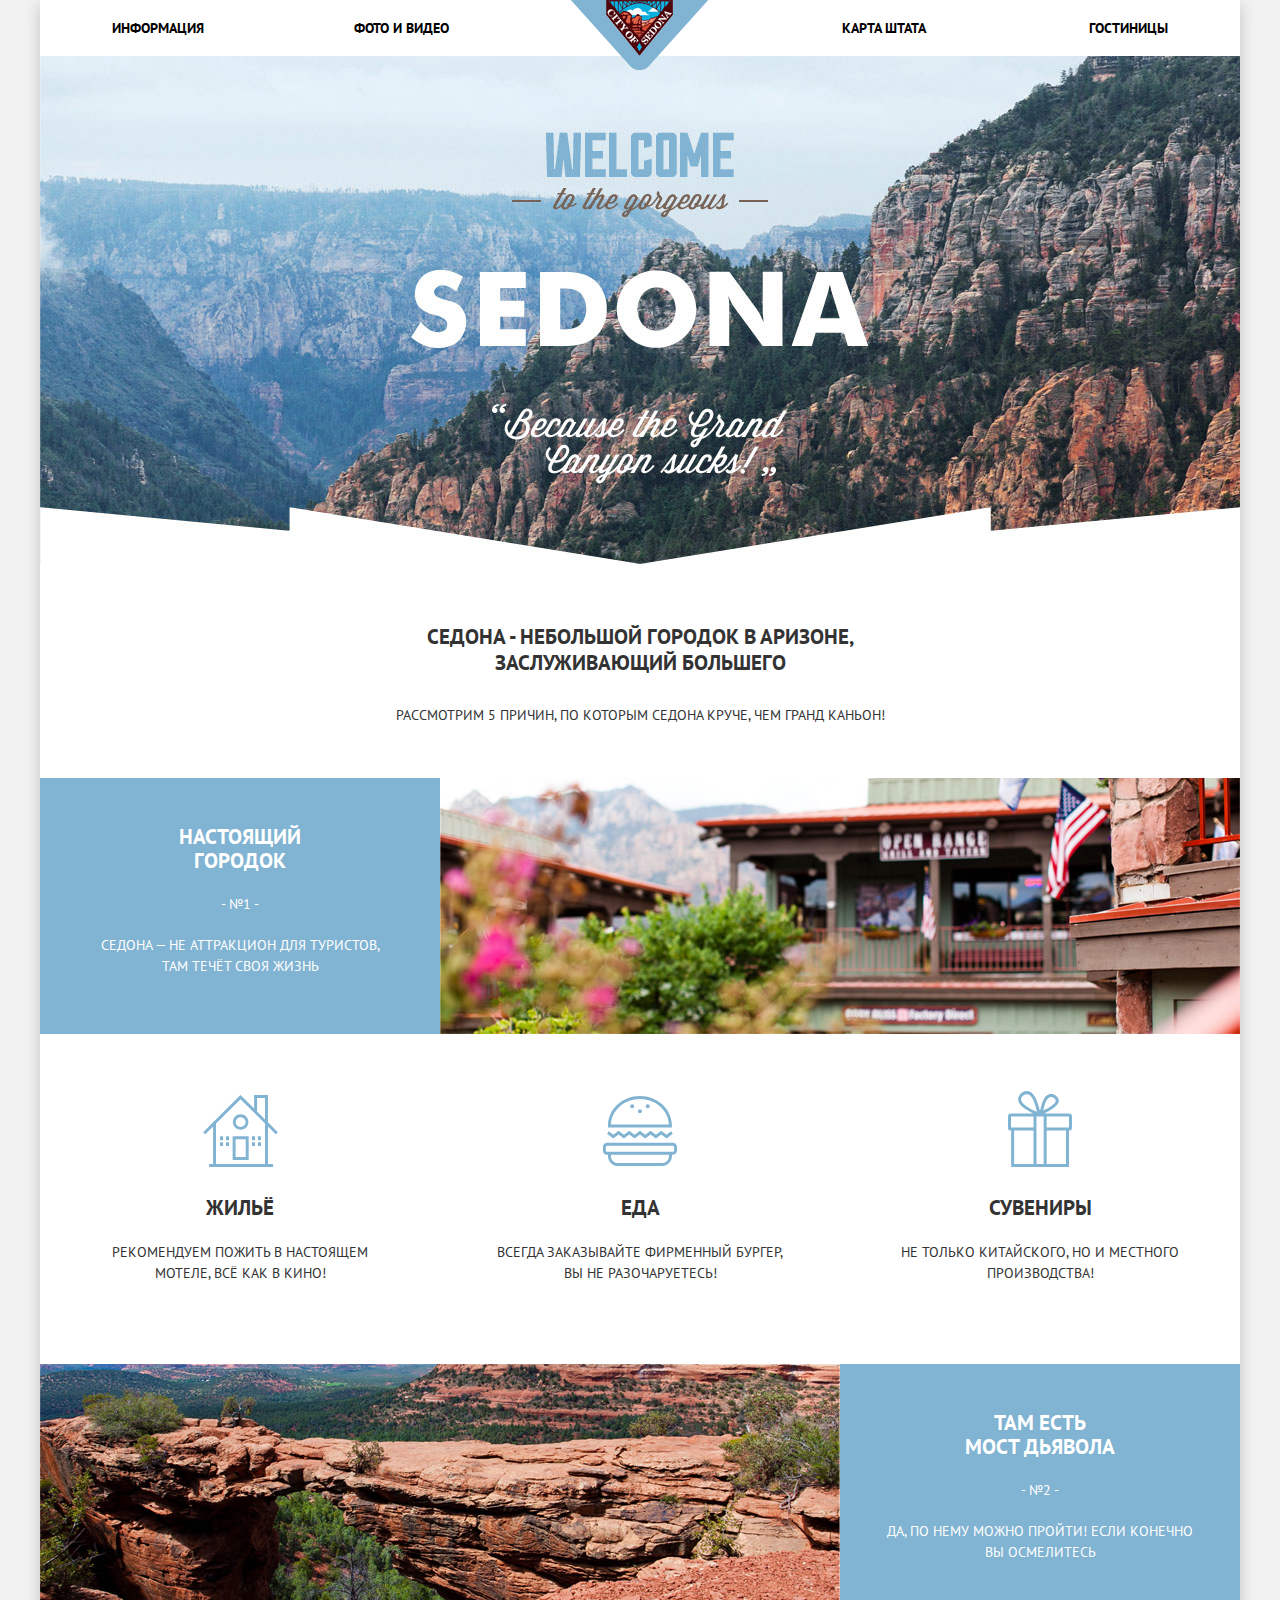
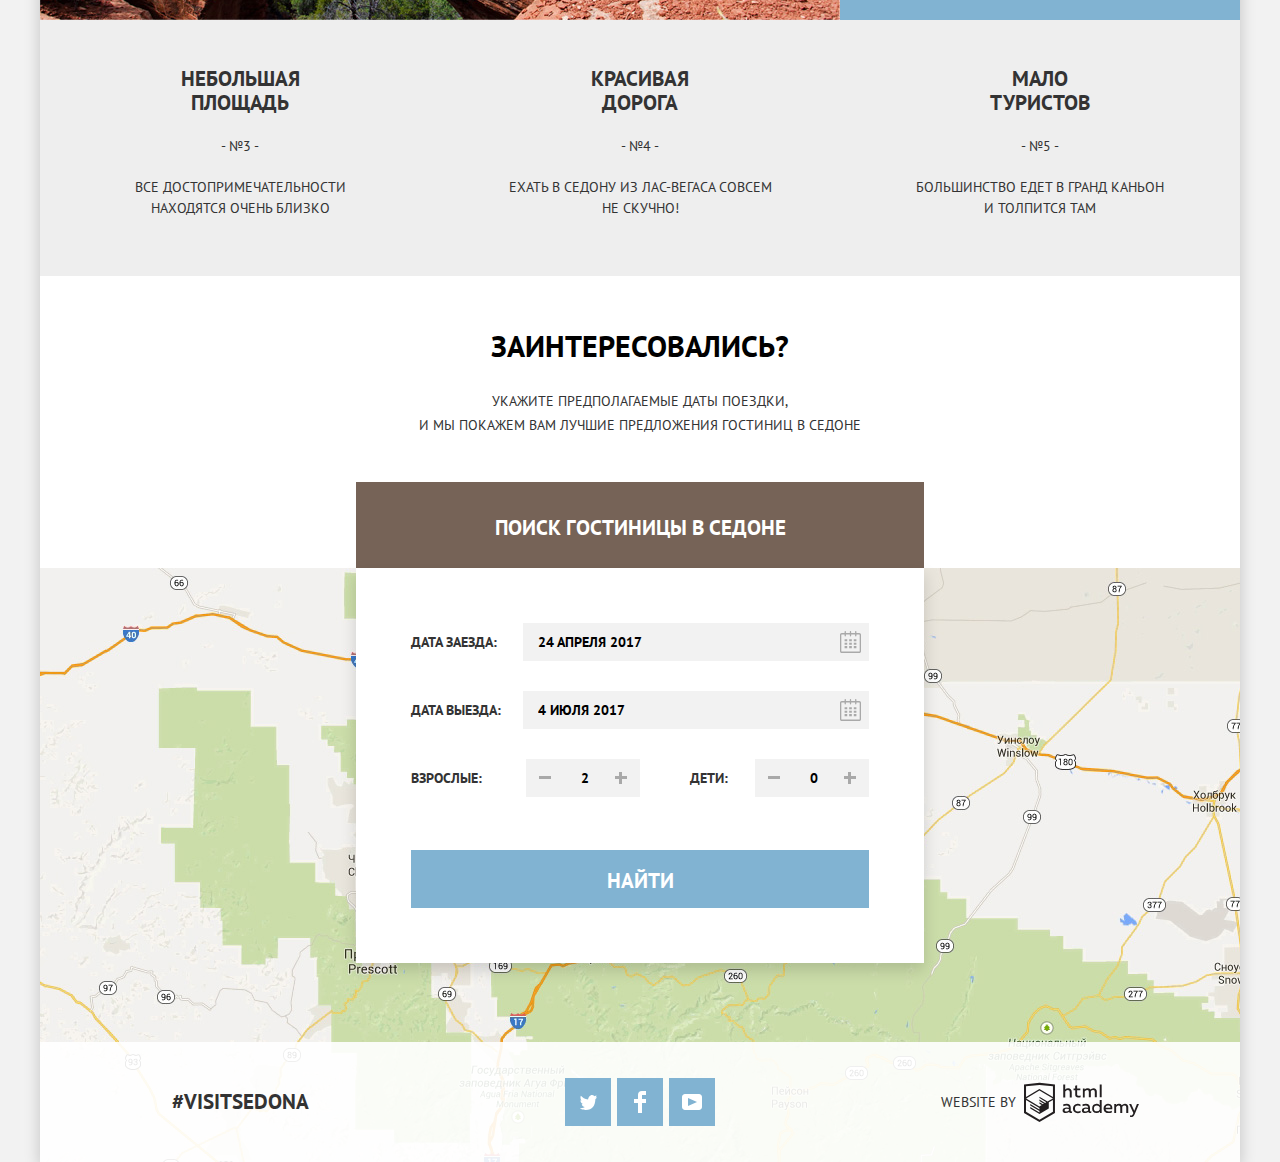
==== index.html @ de9d1bf3 "Добавил минифицированную версию css" ====
<!DOCTYPE html>
<html lang="ru">
  <head>
  <meta charset="utf-8">
  <link href="css/normalize.css" rel="stylesheet">
  <link href="https://fonts.googleapis.com/css?family=PT+Sans:400,700&amp;subset=cyrillic" rel="stylesheet">
  <link href="css/style.min.css" rel="stylesheet">
  <title>HTML Academy: Седона</title>
  </head>
  <body>
    <header class="main-header">
      <nav class="main-navigation" aria-label="Главное меню">
        <ul class="site-navigation">
          <li><a href="information.html">Информация</a></li>
          <li><a href="photo-video.html">Фото и видео</a></li>
          <li><a href="map.html">Карта штата</a></li>
          <li><a href="hotels.html">Гостиницы</a></li>
        </ul>
        <a class="main-header-logo"><img src="img/main-header-logo.png" width="138" height="70" alt="Логотип Седона"></a>
      </nav>
    </header>
    <main class="container">
      <img class="intro-image" src="img/sedona-intro-1200.jpg" width="1200" height="508" alt="Интро-заставка с изображением гор">
      <div class="intro">
        <h1>Седона - небольшой городок в Аризоне,<br>заслуживающий большего</h1>
        <p class="lead">Рассмотрим 5 причин, по которым Седона круче, чем гранд каньон!</p>
      </div>
      <section class="features">
        <h2 class="visually-hidden">Преимущества</h2>
        <div class="feature-item big-block">
          <div class="feature-text-wrapper">
            <b class="lead">Настоящий<br> городок</b>
            <p>- №1 -</p>
            <p>Седона — не аттракцион для туристов,<br> там течёт своя жизнь</p>
          </div>
          <img src="img/features-real-city.jpg" width="800" height="256" alt="Фото города">
        </div>
        <div class="hints">
          <h3 class="visually-hidden">Рекомендации</h3>
          <div class="hint-item house">
            <b class="lead">Жильё</b>
            <p>Рекомендуем пожить в настоящем<br> мотеле, всё как в кино!</p>
          </div>
          <div class="hint-item food">
            <b class="lead">Еда</b>
            <p>Всегда заказывайте фирменный бургер,<br> вы не разочаруетесь!</p>
          </div>
          <div class="hint-item souvenirs">
            <b class="lead">Сувениры</b>
            <p>Не только китайского, но и местного<br> производства!</p>
          </div>
        </div>
        <div class="feature-item big-block">
          <div class="feature-text-wrapper">
            <b class="lead">Там есть<br> мост дьявола</b>
            <p>- №2 -</p>
            <p>Да, по нему можно пройти! Если конечно<br> вы осмелитесь</p>
          </div>
          <img src="img/devils-bridge.jpg" width="800" height="256" alt="Фото мост дьявола">
        </div>
        <div class="feature-item small-block">
          <b class="lead">Небольшая<br> площадь</b>
          <p>- №3 -</p>
          <p>Все достопримечательности<br> находятся очень близко</p>
        </div>
        <div class="feature-item small-block">
          <b class="lead">Красивая<br> дорога</b>
          <p>- №4 -</p>
          <p>Ехать в Седону из Лас-Вегаса совсем<br> не скучно!</p>
        </div>
        <div class="feature-item small-block">
          <b class="lead">Мало<br> туристов</b>
          <p>- №5 -</p>
          <p>Большинство едет в гранд каньон<br> и толпится там</p>
        </div>
      </section>
      <section class="search-hotel">
        <h2 class="visually-hidden">Поиск отеля</h2>
        <b class="lead">Заинтересовались?</b>
        <p>Укажите предполагаемые даты поездки,<br>и мы покажем вам лучшие предложения гостиниц в седоне</p>
        <a href="hotels.html" class="search-hotel-btn"><span>Поиск гостиницы в Седоне</span></a>
        <div class="search-hotel-popup-form">
        <form action="https://htmlacademy.ru/echo" method="POST">
          <div class="popup-form-input-block">
            <label for="hotel-date-in">Дата заезда:</label>
            <input class="search-hotel-input date-input" type="text" id="hotel-date-in" name="hotel-date-in-field" value="24 апреля 2017">
            <button class="calendar" type="button" name="button">
              <span class="visually-hidden">Календарь</span>
              <svg xmlns="http://www.w3.org/2000/svg" width="21" height="22" viewBox="0 0 21 22"><path d="M19.251 2.025h-2.845V.648c0-.381-.294-.689-.656-.689-.363 0-.656.308-.656.689v1.377h-3.938V.648c0-.381-.294-.689-.655-.689-.363 0-.657.308-.657.689v1.377H5.906V.648c0-.381-.294-.689-.656-.689-.363 0-.657.308-.657.689v1.377H1.75C.784 2.025 0 2.847 0 3.862v16.302C0 21.179.784 22 1.75 22h17.501c.966 0 1.749-.821 1.749-1.836V3.862c0-1.015-.783-1.837-1.749-1.837zm.437 18.139a.448.448 0 0 1-.437.459H1.75a.45.45 0 0 1-.438-.459V3.862a.45.45 0 0 1 .438-.459h2.844v1.378c0 .381.294.689.657.689.362 0 .656-.308.656-.689V3.403h3.938v1.378c0 .381.294.689.657.689.361 0 .655-.308.655-.689V3.403h3.938v1.378c0 .381.293.689.656.689.362 0 .656-.308.656-.689V3.403h2.845c.241 0 .437.206.437.459v16.302z"/><path d="M4.594 8.225h2.625v2.066H4.594zM4.594 11.668h2.625v2.067H4.594zM4.594 15.112h2.625v2.066H4.594zM9.188 15.112h2.625v2.066H9.188zM9.188 11.668h2.625v2.067H9.188zM9.188 8.225h2.625v2.066H9.188zM13.781 15.112h2.625v2.066h-2.625zM13.781 11.668h2.625v2.067h-2.625zM13.781 8.225h2.625v2.066h-2.625z"/></svg>
            </button>
          </div>
          <div class="popup-form-input-block">
            <label for="hotel-date-out">Дата выезда:</label>
            <input class="search-hotel-input date-input" type="text" id="hotel-date-out" name="hotel-date-out-field" value="4 июля 2017">
            <button class="calendar" type="button" name="button">
              <span class="visually-hidden">Календарь</span>
              <svg xmlns="http://www.w3.org/2000/svg" width="21" height="22" viewBox="0 0 21 22"><path d="M19.251 2.025h-2.845V.648c0-.381-.294-.689-.656-.689-.363 0-.656.308-.656.689v1.377h-3.938V.648c0-.381-.294-.689-.655-.689-.363 0-.657.308-.657.689v1.377H5.906V.648c0-.381-.294-.689-.656-.689-.363 0-.657.308-.657.689v1.377H1.75C.784 2.025 0 2.847 0 3.862v16.302C0 21.179.784 22 1.75 22h17.501c.966 0 1.749-.821 1.749-1.836V3.862c0-1.015-.783-1.837-1.749-1.837zm.437 18.139a.448.448 0 0 1-.437.459H1.75a.45.45 0 0 1-.438-.459V3.862a.45.45 0 0 1 .438-.459h2.844v1.378c0 .381.294.689.657.689.362 0 .656-.308.656-.689V3.403h3.938v1.378c0 .381.294.689.657.689.361 0 .655-.308.655-.689V3.403h3.938v1.378c0 .381.293.689.656.689.362 0 .656-.308.656-.689V3.403h2.845c.241 0 .437.206.437.459v16.302z"/><path d="M4.594 8.225h2.625v2.066H4.594zM4.594 11.668h2.625v2.067H4.594zM4.594 15.112h2.625v2.066H4.594zM9.188 15.112h2.625v2.066H9.188zM9.188 11.668h2.625v2.067H9.188zM9.188 8.225h2.625v2.066H9.188zM13.781 15.112h2.625v2.066h-2.625zM13.781 11.668h2.625v2.067h-2.625zM13.781 8.225h2.625v2.066h-2.625z"/></svg>
            </button>
          </div>
          <div class="popup-form-input-block">
            <div class="persons-num adults">
              <button class="minus" type="button" name="button"><span class="visually-hidden">-</span></button>
              <label class="persons-num-label" for="persons-num-adults">Взрослые:
                <input class="search-hotel-input persons-num-input" type="number" id="persons-num-adults" name="persons-num-adults-field" value="2">
              </label>
              <button class="plus" type="button" name="button"><span class="visually-hidden">+</span></button>
            </div>
            <div class="persons-num childs">
              <button class="minus" type="button" name="button"><span class="visually-hidden">-</span></button>
              <label class="persons-num-label" for="persons-num-childs">Дети:
                <input class="search-hotel-input persons-num-input" type="number" id="persons-num-childs" name="persons-num-childs-field" value="0">
              </label>
              <button class="plus" type="button" name="button"><span class="visually-hidden">+</span></button>
            </div>
          </div>
          <button class="submit-btn" type="submit" name="search-hotel-submit">
            <span>Найти</span>
          </button>
        </form>
        </div>
      </section>
      <section class="map">
        <h2 class="visually-hidden">Карта</h2>
        <img src="img/map.jpg" width="1200" height="594" alt="Карта окрестностей Седоны">
        <iframe src="https://www.google.com/maps/embed?pb=!1m18!1m12!1m3!1d52385.18050595894!2d-111.83015790111374!3d34.85437338105984!2m3!1f0!2f0!3f0!3m2!1i1024!2i768!4f13.1!3m3!1m2!1s0x872da132f942b00d%3A0x5548c523fa6c8efd!2z0KHQtdC00L7QvdCwLCDQkNGA0LjQt9C-0L3QsCA4NjMzNiwg0KHQqNCQ!5e0!3m2!1sru!2sru!4v1529915454320" width="100%" height="594" frameborder="0" style="border:0" allowfullscreen></iframe>
      </section>
    </main>
    <footer class="main-footer">
      <div class="footer-social-hashtag">
        <span>#visitSEDONA</span>
      </div>
      <div class="footer-social">
        <ul>
          <li>
            <a href="#" class="social-btn twitter">
              <span class="visually-hidden">Twitter</span>
              <svg xmlns="http://www.w3.org/2000/svg" xmlns:xlink="http://www.w3.org/1999/xlink" width="17" height="15" viewBox="0 0 17 15"><path fill="#FFF" d="M10.95.144c1.685-.496 2.984.27 3.577 1.179.673-.231 1.331-.481 2.011-.708a2.345 2.345 0 0 1-.857 1.768c.685.17 1.304-.491 1.304-.491-.169 1-1.006 1.788-1.563 2.024-.231 6.75-3.175 11.217-10.077 11.082h-.446c-.41 0-4.164-.46-4.898-1.887 2.271.196 3.893-.422 4.693-1.177-.96-.3-2.679-.477-2.979-2.95.349.106.564.228 1.19.119C1.705 8.247.374 7.53.448 5.33c.285.328 1.067.536 1.34.472C1.085 5.561-.182 2.442.894.85c1.818 1.854 3.735 3.606 7.152 3.773C8.254 2.33 9.183.793 10.95.144z"/></svg>
            </a>
          </li>
          <li>
            <a href="#" class="social-btn facebook">
              <span class="visually-hidden">FaceBook</span>
              <svg xmlns="http://www.w3.org/2000/svg" width="12" height="22" viewBox="0 0 12 22"><path fill="#FFF" d="M12 4V0H8a4 4 0 0 0-4 4v4H0v4h4v10h4V12h4V8H8V4h4z"/></svg>
            </a>
          </li>
          <li>
            <a href="#" class="social-btn youtube">
              <span class="visually-hidden">YouTube</span>
              <svg xmlns="http://www.w3.org/2000/svg" xmlns:xlink="http://www.w3.org/1999/xlink" width="20" height="16" viewBox="0 0 20 16"><path fill="#FFF" d="M17 0H3C1.35 0 0 1.35 0 3v10c0 1.65 1.35 3 3 3h14c1.65 0 3-1.35 3-3V3c0-1.65-1.35-3-3-3zM6.027 11.998V4.002L15.014 8l-8.987 3.998z"/></svg>
            </a>
          </li>
        </ul>
      </div>
      <div class="copyright">
        <p>Website by</p>
        <a class="copyright-logo" href="https://htmlacademy.ru/intensive/htmlcss">
          <svg xmlns="http://www.w3.org/2000/svg" width="115" height="41" viewBox="0 0 108.08 36.85">
            <title>Логотип htmlacademy.ru</title>
            <path d="M44.61,26.88a2,2,0,0,0,.55-0.1v1.33a3.25,3.25,0,0,1-1.18.21,1.67,1.67,0,0,1-1.67-1,4.84,4.84,0,0,1-3.14,1.08c-1.51,0-2.91-.83-2.91-2.55,0-2.13,2-2.79,3.71-2.79a11.08,11.08,0,0,1,2.17.25v-0.3c0-1-.76-1.77-2.19-1.77a7.42,7.42,0,0,0-3,.64v-1.7a10.21,10.21,0,0,1,3.19-.55c2.36,0,3.81,1.12,3.81,3.65v3a0.54,0.54,0,0,0,.49.59h0.17Zm-6.44-1.13A1.35,1.35,0,0,0,39.63,27h0.11a3.39,3.39,0,0,0,2.41-1V24.58a9.72,9.72,0,0,0-1.81-.21c-1,0-2.16.33-2.16,1.38h0Zm12.36-6.11a5,5,0,0,1,2.57.64V22a4.08,4.08,0,0,0-2.3-.7,2.75,2.75,0,1,0,0,5.49,5,5,0,0,0,2.43-.64v1.71a6.27,6.27,0,0,1-2.76.57A4.21,4.21,0,0,1,46,24.51q0-.21,0-0.41a4.32,4.32,0,0,1,4.18-4.46h0.38Zm12.17,7.24a2,2,0,0,0,.55-0.1v1.33a3.25,3.25,0,0,1-1.18.21,1.67,1.67,0,0,1-1.67-1,4.84,4.84,0,0,1-3.14,1.08c-1.51,0-2.91-.83-2.91-2.55,0-2.13,2-2.79,3.71-2.79a11.08,11.08,0,0,1,2.17.25v-0.3c0-1-.76-1.77-2.19-1.77a7.42,7.42,0,0,0-3,.64v-1.7a10.21,10.21,0,0,1,3.19-.55c2.36,0,3.81,1.12,3.81,3.65v3a0.54,0.54,0,0,0,.49.59h0.17Zm-6.44-1.13A1.35,1.35,0,0,0,57.73,27h0.11a3.39,3.39,0,0,0,2.41-1V24.58a9.72,9.72,0,0,0-1.81-.21c-1.06,0-2.16.33-2.16,1.38h0ZM73,16V28.2H71.35V26.88a3.88,3.88,0,0,1-3.19,1.54,4.4,4.4,0,0,1,0-8.78,3.81,3.81,0,0,1,3,1.3V16H73Zm-4.53,5.22a2.76,2.76,0,1,0,0,5.52A2.86,2.86,0,0,0,71.15,25V23A2.91,2.91,0,0,0,68.49,21.27ZM79,19.64c3.31,0,4.46,2.68,3.92,5.09H76.7c0.21,1.5,1.67,2.11,3.19,2.11a6.11,6.11,0,0,0,2.64-.59v1.6a7.14,7.14,0,0,1-3,.57C77,28.42,74.78,27,74.78,24a4.18,4.18,0,0,1,4-4.39H79Zm0.09,1.54a2.28,2.28,0,0,0-2.44,2.1v0.06H81.3A2,2,0,0,0,79.13,21.18Zm5.73,7V19.87h1.65v1a3.81,3.81,0,0,1,2.78-1.27A2.86,2.86,0,0,1,91.89,21a4.12,4.12,0,0,1,2.91-1.33A3.06,3.06,0,0,1,98,23V28.2h-1.9V23.05a1.59,1.59,0,0,0-1.42-1.75H94.42a2.8,2.8,0,0,0-2.07,1.12V28.2h-1.9V23.05A1.59,1.59,0,0,0,89,21.31H88.8a3,3,0,0,0-2.21,1.29v5.63H84.86Zm21.31-8.33h1.9l-3.91,9.46c-0.9,2.17-2.09,2.86-3.35,2.86a4.76,4.76,0,0,1-1.1-.14V30.46a2.86,2.86,0,0,0,.85.12c0.9,0,1.58-.64,2.07-1.9l0.17-.42-4-8.4h2l2.86,6.29ZM38.73,1.46V6.22a3.81,3.81,0,0,1,2.7-1.14,3.25,3.25,0,0,1,3.44,3.4v5.15H43V8.72a1.81,1.81,0,0,0-1.61-2h-0.3a2.93,2.93,0,0,0-2.32,1.39v5.52h-1.9V1.46h1.9ZM49.94,2.31v3h3V6.91h-3v3.81c0,1.1.5,1.46,1.58,1.46a4.49,4.49,0,0,0,1.69-.33v1.6A6.8,6.8,0,0,1,51,13.8a2.55,2.55,0,0,1-2.86-2.74V6.89H46.58V5.26h1.5V2.74Zm5.4,11.31V5.28H57v1A3.81,3.81,0,0,1,59.77,5a2.86,2.86,0,0,1,2.6,1.33A4.12,4.12,0,0,1,65.28,5,3.06,3.06,0,0,1,68.44,8.4v5.21h-1.9V8.46a1.59,1.59,0,0,0-1.42-1.75H64.89a2.8,2.8,0,0,0-2.07,1.12v5.78h-1.9V8.46A1.59,1.59,0,0,0,59.5,6.71H59.27A3,3,0,0,0,57.06,8v5.63H55.34ZM71.17,1.45H73V13.6H71.17V1.45ZM14.71,0H14.55L0,1.54V28.21l14.55,8.66,14.55-8.66V1.54Zm12.5,27.1L14.55,34.64,1.9,27.12V16.18l12.59,7.5V25L5.86,19.9v1.31l8.68,5.21v1.39L5.87,22.65V24l8.68,5.21,8.75-5.24V18.31L27.2,16V27.12Zm0-12.53-3.48,2-1.6,1L14.51,13v1.31L21,18.23H21l-0.14.09-1,.54-5.37-3.2V17l4.24,2.52-1,.67-3.2-1.9v1.31l2.1,1.24L14.5,22.1,2,14.65,14.51,7.11Zm0-1.32L14.49,5.76,1.91,13.25v-10L14.56,1.92,27.21,3.25v10h0Z" transform="translate(0 -0.02)" fill="#231f20"/>
          </svg>
        </a>
      </div>
    </footer>
  </body>
</html>
---- css/style.min.css ----
html{box-sizing:border-box;background-color:#f2f2f2}*,*::before,*::after{box-sizing:inherit}body{padding:0;font-family:'PT Sans',Arial,sans-serif;font-size:14px;line-height:21px;text-transform:uppercase;color:#333;background-color:#fff;box-sizing:inherit;width:1200px;margin:0 auto;box-shadow:0 5px 15px 0 rgba(0,1,1,.2)}.visually-hidden{position:absolute;width:1px;height:1px;margin:-1px;border:0;padding:0;white-space:nowrap;clip-path:inset(100%);clip:rect(0 0 0 0);overflow:hidden}img{max-width:100%;height:auto;display:block}.main-header{position:relative}.main-navigation{font-size:14px;line-height:26px;color:#000;background-color:#fff}.site-navigation{list-style:none;padding:0 57px;display:flex;flex-wrap:wrap;flex-direction:row;justify-content:space-between;align-items:center;margin:0}.site-navigation li{width:239px;text-align:left;padding:15px}.site-navigation li:nth-child(3),.site-navigation li:nth-child(4){text-align:right}.site-navigation li:nth-child(2){margin-right:120px}.site-navigation a{display:block;color:#000;text-decoration:none;font-weight:700}.site-navigation a:hover{color:#81b3d2}.site-navigation a:active,.site-navigation a:focus{color:rgba(0,0,0,.3)}.site-navigation .active{color:#766357}.main-header-logo{position:absolute;top:0;left:531px}.container .intro-image{margin-bottom:60px}.intro{text-align:center;margin-bottom:50px}.intro h1,.intro p{margin:0;padding:0}.intro h1{font-size:21px;line-height:26px;font-weight:700;margin-bottom:26px}.intro p{line-height:26px}.features{background-color:#fff;display:flex;flex-wrap:wrap}.features .lead{font-size:21px;line-height:21px;font-weight:700}.feature-item.small-block,.hints .hint-item,.feature-item .feature-text-wrapper{width:400px}.feature-item.big-block{display:flex;justify-content:flex-start;flex-wrap:wrap;color:#fff;background-color:#81b3d2;width:1200px}.feature-item.small-block{background-color:#eee;min-height:256px;text-align:center;padding-top:48px}.feature-item.small-block{justify-content:center;flex-direction:column}.feature-item.small-block p{margin:20px 0}.big-block:not(:nth-of-type(1)) .feature-text-wrapper{order:1}.feature-item .feature-text-wrapper{text-align:center;padding-top:48px}.feature-text-wrapper p{margin:20px 0}.hints{background-color:#fff;display:flex;justify-content:flex-start;flex-wrap:wrap}.hint-item{padding-top:163px;text-align:center;min-height:330px}.hint-item p{margin:21px 0 0 0}.hint-item.house{background:#fff url(../img/hints-house.svg) no-repeat center 61px}.hint-item.food{background:#fff url(../img/hints-food.svg) no-repeat center 62px}.hint-item.souvenirs{background:#fff url(../img/hints-souvenirs.svg) no-repeat center 57px}.search-hotel{min-height:292px;padding-top:52px;text-align:center;position:relative;padding-bottom:130px}.search-hotel p{margin:25px 0;padding:0;line-height:24px}.search-hotel p:last-of-type{margin-bottom:0}.search-hotel .lead{font-size:30px;line-height:36px;color:#000;font-weight:700}.search-hotel-popup-form{position:absolute;width:568px;min-height:395px;bottom:-395px;left:50%;margin-left:-284px;text-align:center;z-index:1;padding:55px;background-color:#fff;box-shadow:0 7px 15px 0 rgba(0,1,1,.15)}.popup-form-input-block{display:flex;justify-content:space-between;flex-direction:row;align-items:center;width:100%;margin-bottom:30px;position:relative}.popup-form-input-block:last-of-type{margin-bottom:53px}.popup-form-input-block.persons-num input{width:114px}.search-hotel-popup-form label{font-size:14px;line-height:26px;font-weight:700}.search-hotel .search-hotel-btn{font-size:21px;line-height:26px;font-weight:700;color:#fff;background-color:#766357;display:block;width:568px;height:86px;text-align:center;text-decoration:none;padding-top:33px;padding-bottom:31px;position:absolute;bottom:0;left:50%;margin-left:-284px;text-transform:uppercase}.search-hotel .search-hotel-btn:hover{background-color:#604e43}.search-hotel .search-hotel-btn:active,.search-hotel .search-hotel-btn:focus{background-color:#503e33;color:rgba(255,255,255,.3)}.search-hotel-popup-form .search-hotel-input{font-size:14px;line-height:26px;text-align:left;font-weight:700;color:#000;background-color:#f2f2f2;border:0;padding:4px 15px;padding-right:38px;height:38px;width:346px;vertical-align:middle;text-transform:uppercase}.search-hotel-popup-form .calendar{display:block;width:38px;height:38px;padding:8px 9px;position:absolute;right:0;bottom:0;background-color:#f2f2f2;border:0}.calendar path{fill:#a9a9a9}.calendar:hover path{fill:#000}.calendar:active path,.calendar:focus path{fill:#81b3d2}.persons-num-label input[type=number]::-webkit-inner-spin-button,.persons-num-label input[type=number]::-webkit-outer-spin-button{-webkit-appearance:none;margin:0}.persons-num{width:calc(458px /2);position:relative}.persons-num-label{display:flex;align-items:center;justify-content:space-between;position:relative}.persons-num label[for="persons-num-childs"]{padding-left:50px}.popup-form-input-block .minus,.popup-form-input-block .plus{display:block;position:absolute;width:38px;height:38px;border:0;padding:0;margin:0;background-color:#f2f2f2;z-index:2}.popup-form-input-block .minus:hover::before,.popup-form-input-block .plus:hover::before,.popup-form-input-block .plus:hover::after{background-color:#000}.popup-form-input-block .minus:active::before,.popup-form-input-block .minus:focus::before,.popup-form-input-block .plus:active::before,.popup-form-input-block .plus:focus::before,.popup-form-input-block .plus:active::after,.popup-form-input-block .plus:focus::after{background-color:#81b3d2}.popup-form-input-block .minus{left:115px}.popup-form-input-block .plus{right:0;bottom:0}.popup-form-input-block .minus::before,.popup-form-input-block .plus::before{content:"";position:absolute;width:12px;height:3px;top:17px;left:13px;background-color:#a9a9a9}.popup-form-input-block .plus::after{content:"";position:absolute;width:3px;height:12px;top:13px;left:17px;background-color:#a9a9a9}.search-hotel-popup-form .persons-num-input{text-align:center;width:114px;padding-right:12px}.search-hotel-popup-form .search-hotel-input:hover{background-color:#ebebeb}.search-hotel-popup-form .search-hotel-input:active,.search-hotel-popup-form .search-hotel-input:focus{background-color:#fff;border:solid 2px #e5e5e5}.search-hotel-popup-form .submit-btn{font-size:21px;line-height:26px;font-weight:700;color:#fff;background-color:#81b3d2;display:block;width:458px;height:58px;text-align:center;padding:18px 7px;border:0;text-transform:uppercase}.search-hotel-popup-form .submit-btn:hover{background-color:#669ec0}.search-hotel-popup-form .submit-btn:active,.search-hotel-popup-form .submit-btn:focus{background-color:#5496bd;color:rgba(255,255,255,.3)}.search-hotel-form{color:#fff;background:#647d93 url(../img/filter-background.jpg) no-repeat right center;background-size:100%;min-height:217px;padding:0 72px}.search-hotel-form form{display:flex}.search-hotel-form h3{font-size:16px;line-height:21px;font-weight:700;margin:0;margin-bottom:25px}.search-form-checkbox input[type="checkbox"] + .checkbox-indicator{width:27px;height:23px;display:block;background:url(../img/checkbox-off.png) no-repeat;margin-right:13px}.search-form-checkbox input[type="checkbox"]:checked + .checkbox-indicator{background-image:url(../img/checkbox-on.png)}.search-form-checkbox input[type="checkbox"]:disabled + .checkbox-indicator{background-image:url(../img/checkbox-off-3.png)}.search-form-checkbox input[type="checkbox"]:checked:disabled + .checkbox-indicator{background-image:url(../img/checkbox-on-2.png)}.infrastructure,.housing-type{display:flex;flex-direction:column;padding:27px 0;align-items:flex-start}.price{padding:27px 0}.infrastructure{width:254px}.infrastructure label,.housing-type label{display:flex;align-items:center;margin-bottom:22px}.infrastructure label:last-of-type,.housing-type label:last-of-type{margin-bottom:0}.housing-type{width:484px}.price{width:318px}.price h3{margin-bottom:9px;font-weight:700}.range-controls{width:318px;color:#fff;text-transform:uppercase}.price-controls{position:relative;height:34px;margin-bottom:20px;font-size:0;border:2px solid #fff;border-radius:2px;box-sizing:content-box}.price-controls::after{content:"";position:absolute;top:50%;left:50%;width:2px;height:22px;background:#fff;transform:translate(-50%,-50%)}.price-controls label{display:inline-block;font-size:14px;line-height:38px;vertical-align:top;cursor:pointer}.price-controls .min-price{width:90px;padding-left:65px}.price-controls .max-price{width:90px;padding-left:57px}.price-controls input{width:50px;margin:0;padding:0;color:inherit;font-size:14px;line-height:21px;background:none;border:none}.range-controls{position:relative;margin-bottom:31px}.range-controls .scale{height:2px;background:rgba(255,255,255,.3)}.range-controls .bar{width:80%;height:2px;background:#fff}.range-toggle{position:absolute;top:-9px;width:20px;height:20px;background:#ababab;border:8px solid #fff;border-radius:50%;box-shadow:0 2px 1px 0 rgba(0,1,1,.2);cursor:pointer}.range-toggle-min{left:0}.range-toggle-max{left:80%}.range-toggle:hover{background:#1c4f80}.search-hotel-form .submit-btn{display:block;margin:0 auto 0 86px;padding:6px 35px;cursor:pointer;background-color:transparent;color:#fff;border:2px solid #fff;border-radius:2px;font-size:14px;line-height:21px;text-transform:uppercase;width:137px}.search-hotel-form .submit-btn:hover{background-color:#fff;color:#000}.search-results-sort{min-height:89px;display:flex;flex-wrap:wrap;justify-content:flex-start;align-items:center;padding:0 72px;font-size:12px;line-height:18px;border-bottom:1px solid #e5e5e5}.search-results-sort::after{content:'';width:0;min-height:inherit;font-size:0;display:block}.sort-list-direction,.sort-list{list-style:none;padding:0;margin:0}.search-results-sort .results-count{font-size:21px;line-height:26px;font-weight:700;margin:0;margin-right:49px}.search-results-sort p{margin:0}.sort-list{margin-right:auto;display:flex;flex-wrap:wrap;align-items:center;flex-direction:row;justify-content:space-between;width:238px;margin-left:39px}.sort-list .button-sort{color:rgba(0,0,0,.3);border-bottom:1px dotted #81b3d2;text-decoration:none}.sort-list .button-sort:hover{color:#81b3d2}.sort-list .button-sort:active,.sort-list .button-sort:focus{color:#000;border:0}.button-sort.active{color:#81b3d2;border:0}.sort-list-direction{display:flex;width:32px;justify-content:space-between}.button-sort-direction{display:block}.button-sort-direction path{fill:#cacaca}.button-sort-direction:hover path{fill:#231f20}.button-sort-direction:active path,.button-sort-direction:focus path{fill:#81b3d2}.button-sort-direction.active path{fill:#81b3d2}.hotel-name{font-size:21px;line-height:26px}.hotel-name a{text-decoration:none;color:#000}.hotel-name a:hover{color:#81b3d2}.hotel-name a:active,.hotel-name a:focus{color:rgba(0,0,0,.3)}.search-results-hotel{border-bottom:1px solid #e5e5e5;padding-bottom:30px;padding-top:26px;display:flex;flex-wrap:wrap;flex-direction:row;justify-content:space-between}.description-block{width:800px;padding:0;padding-left:72px}.description-block img{margin-right:30px;margin-top:3px;float:left}.description-block h3,.description-block p{padding:0;margin:0}.description-block h3{margin-bottom:5px}.description-block p{margin-bottom:14px}.description-block .about-and-booking{display:flex;flex-wrap:wrap;width:258px}.about-and-booking .hotel-type{width:110px;margin-right:6px}.rating-block{width:400px;padding:0;padding-right:72px;display:flex;flex-direction:column;justify-content:space-between;align-items:flex-end}.rating-block p{margin:0;padding:0;width:110px;height:27px;background-color:#f2f2f2;color:#666;padding:4px;text-align:center}.hotel-rating{list-style:none;padding:0;margin:0;display:flex;justify-content:flex-end}.hotel-rating .star{color:#81b3d2;margin-left:5px;width:18px;height:17px;background:url(../img/star.svg) no-repeat}.search-results-hotel .button{height:27px;text-align:center;padding:4px 0;font-weight:700;color:#fff;text-decoration:none;display:block}.search-results-hotel .button-hotel-description{background-color:#81b3d2;width:110px;margin-right:6px}.search-results-hotel .button-hotel-description:hover{background-color:#669ec0}.search-results-hotel .button-hotel-description:active,.search-results-hotel .button-hotel-description:focus{background-color:#5496bd;color:rgba(255,255,255,.3)}.search-results-hotel .button-hotel-book{background-color:#766357;width:142px}.search-results-hotel .button-hotel-book:hover{background-color:#604e43}.search-results-hotel .button-hotel-book:active,.search-results-hotel .button-hotel-book:focus{background-color:#503e33;color:rgba(255,255,255,.3)}.map{position:relative}.map iframe{position:absolute;top:0;left:0}.main-footer{background-color:rgba(255,255,255,.9);display:flex;justify-content:space-around;align-items:center;position:absolute;left:50%;margin-left:-600px;width:1200px;min-height:120px;margin-top:-120px;z-index:1}.main-footer::after{content:'';width:0;min-height:inherit;font-size:0;display:block}.inner-page .main-footer{position:static;margin:0 auto}.main-footer div{width:400px;text-align:center}.footer-social-hashtag{font-size:21px;line-height:26px;font-weight:700}.footer-social ul{list-style:none;display:flex;justify-content:space-between;align-items:center;flex-wrap:wrap;width:150px;padding:0;margin:0 auto}.footer-social .social-btn{display:flex;width:46px;height:48px;justify-content:center;align-items:center;background-color:#81b3d2}.footer-social .social-btn:hover{background-color:#669ec0}.footer-social .social-btn:focus,.footer-social .social-btn:active{background-color:#5496bd}.social-btn:focus path,.social-btn:active path{fill:rgba(255,255,255,.3)}.copyright{display:flex;justify-content:center;align-items:center}.copyright-logo{margin-left:8px;margin-top:6px}.copyright-logo:hover path{fill:#81b3d2}.copyright-logo:focus path,.copyright-logo:active path{fill:#bdbbbc}
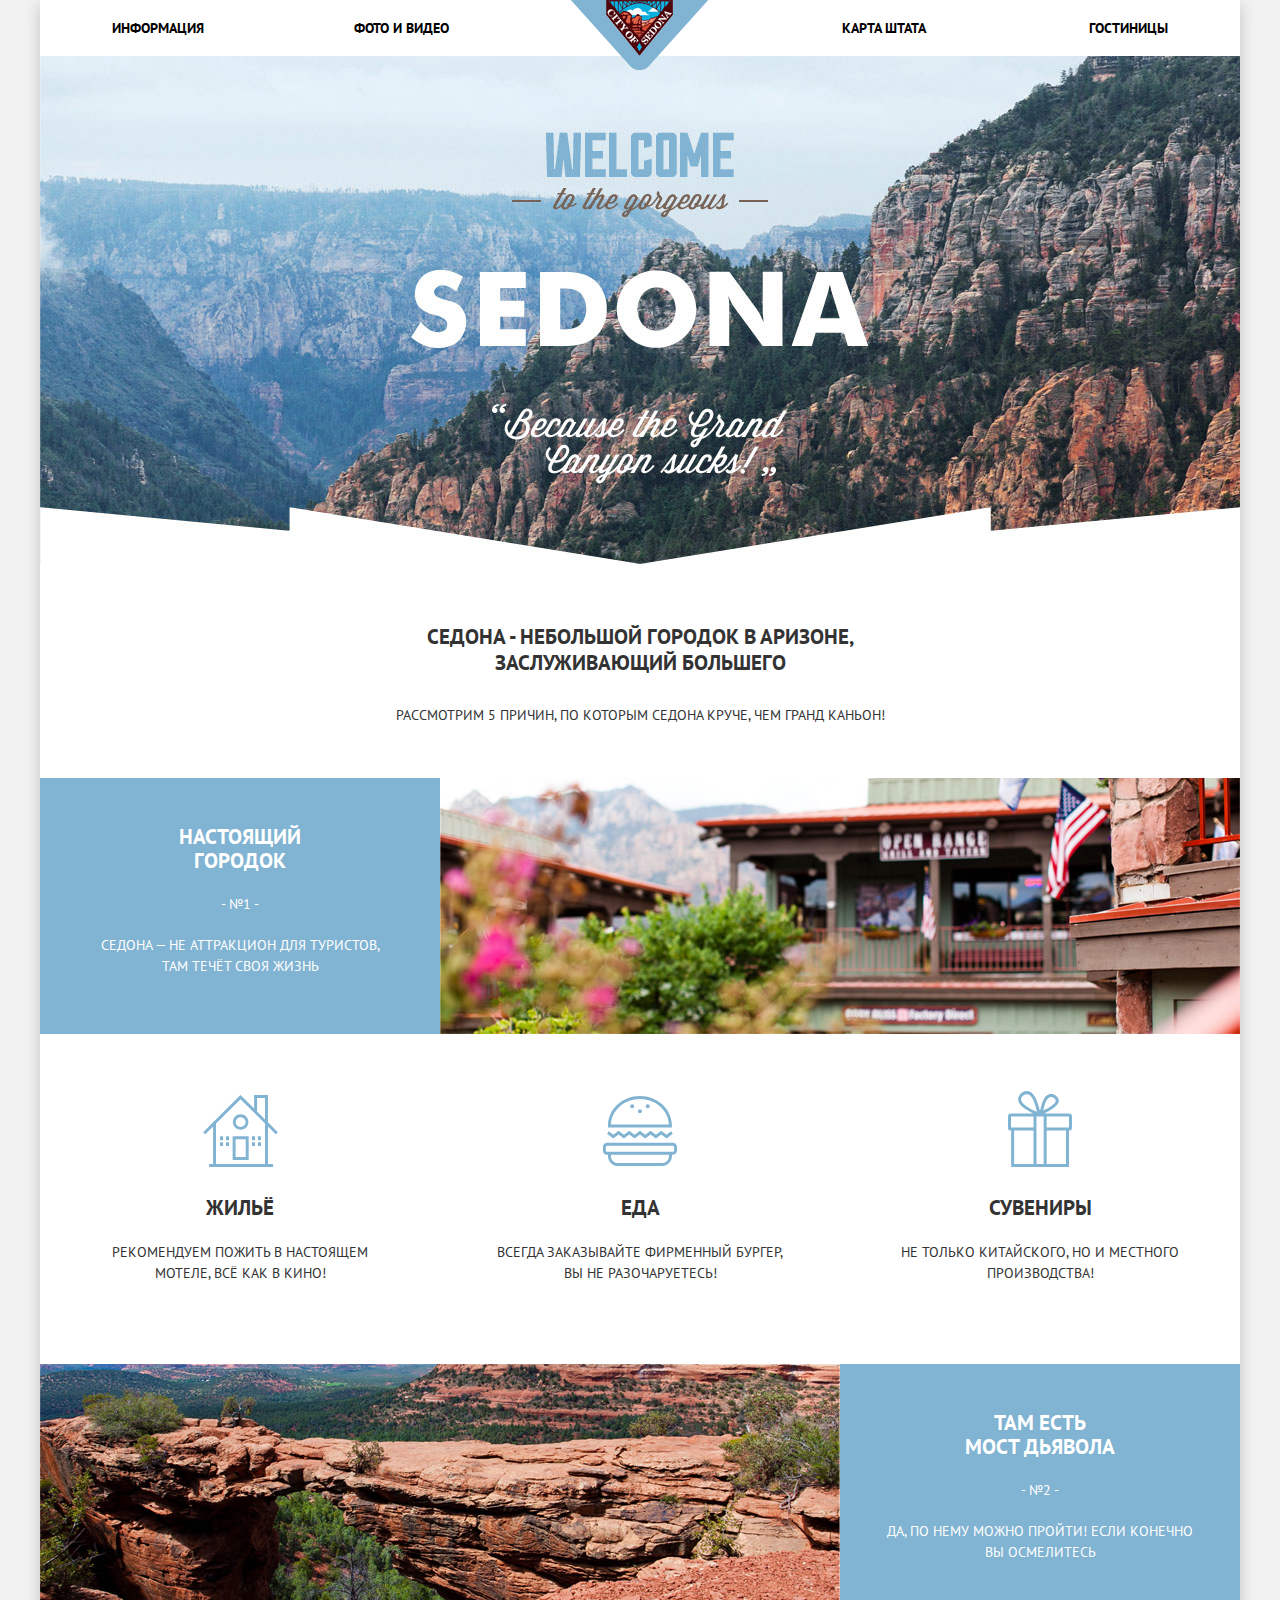
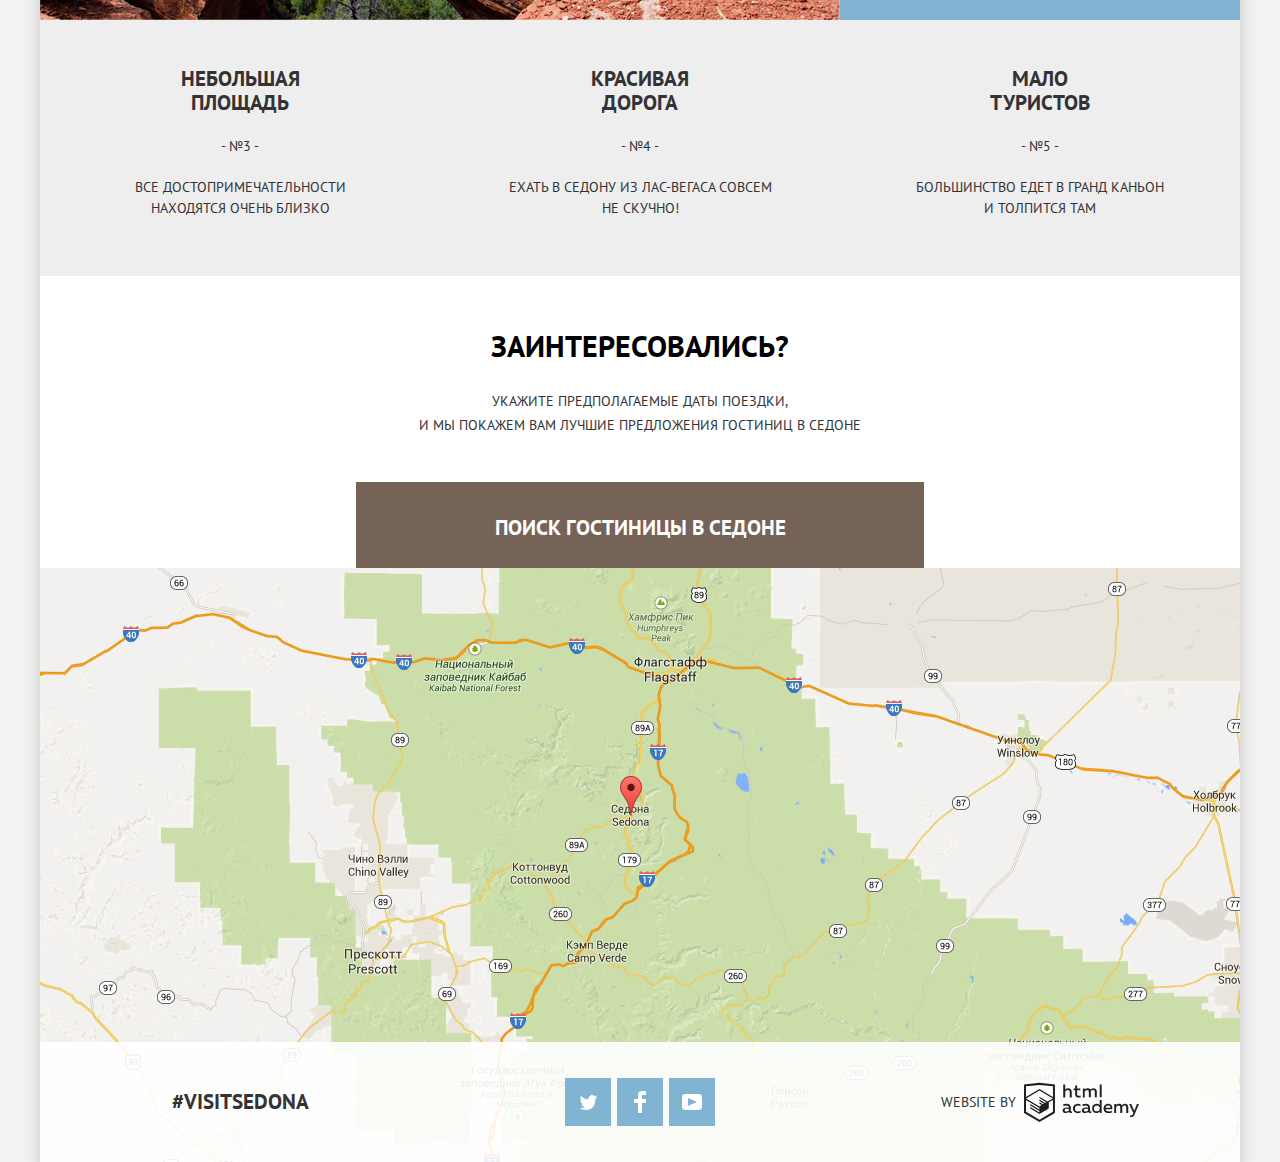
==== commit 44591a3d: "Вернул открытие/закрытие popup :)" ====
--- a/index.html
+++ b/index.html
@@ -4,7 +4,7 @@
   <meta charset="utf-8">
   <link href="css/normalize.css" rel="stylesheet">
   <link href="https://fonts.googleapis.com/css?family=PT+Sans:400,700&amp;subset=cyrillic" rel="stylesheet">
-  <link href="css/style.min.css" rel="stylesheet">
+  <link href="css/style.css" rel="stylesheet">
   <title>HTML Academy: Седона</title>
   </head>
   <body>
@@ -161,5 +161,6 @@
         </a>
       </div>
     </footer>
+    <script src="js/index.js" charset="utf-8"></script>
   </body>
 </html>
--- a/css/style.css
+++ b/css/style.css
@@ -0,0 +1,1024 @@
+/* TODO: Минифицировать CSS и JS */
+html {
+  box-sizing: border-box;
+  background-color: #f2f2f2;
+}
+*, *::before, *::after {
+  box-sizing: inherit;
+}
+body {
+  padding: 0;
+  font-family: 'PT Sans', Arial, sans-serif;
+  font-size: 14px;
+  line-height: 21px;
+  text-transform: uppercase;
+  color: #333333;
+  background-color: #ffffff;
+  box-sizing: inherit;
+  width: 1200px;
+  margin: 0 auto;
+  box-shadow: 0px 5px 15px 0px rgba(0, 1, 1, 0.2);
+}
+
+.visually-hidden {
+  position: absolute;
+  width: 1px;
+  height: 1px;
+  margin: -1px;
+  border: 0;
+  padding: 0;
+  white-space: nowrap;
+  clip-path: inset(100%);
+  clip: rect(0 0 0 0);
+  overflow: hidden;
+}
+
+img {
+  max-width: 100%;
+  height: auto;
+  display: block;
+}
+
+/* navigation */
+
+.main-header {
+  position: relative;
+}
+
+.main-navigation {
+  font-size: 14px;
+  line-height: 26px;
+  color: #000000;
+  background-color: #ffffff;
+}
+
+.site-navigation {
+  list-style: none;
+  padding: 0 57px;
+  display: flex;
+  flex-wrap: wrap;
+  flex-direction: row;
+  justify-content: space-between;
+  align-items: center;
+  margin: 0;
+  /* padding: 0; */
+}
+
+.site-navigation li {
+  width: 239px;
+  /* text-align: center; */
+  text-align: left;
+  padding: 15px;
+}
+
+.site-navigation li:nth-child(3),
+.site-navigation li:nth-child(4) {
+  text-align: right;
+}
+
+.site-navigation li:nth-child(2) {
+  /* margin-right: 244px; */
+  margin-right: 120px;
+}
+
+.site-navigation a {
+  display: block;
+  color: #000000;
+  text-decoration: none;
+  font-weight: bold;
+  /* padding: 15px; */
+}
+
+  /* наведение */
+.site-navigation a:hover {
+  color: #81b3d2;
+}
+
+  /* нажатие, фокус */
+.site-navigation a:active, .site-navigation a:focus {
+  color: rgba(0, 0, 0, 0.3);
+}
+
+  /* активный пункт меню */
+.site-navigation .active {
+  color: #766357;
+}
+
+.main-header-logo {
+  position: absolute;
+  top: 0;
+  left: 531px;
+}
+
+.container .intro-image {
+  margin-bottom: 60px;
+}
+
+.intro {
+  text-align: center;
+  margin-bottom: 50px;
+}
+
+.intro h1, .intro p {
+  margin: 0;
+  padding: 0;
+}
+
+.intro h1 {
+  font-size: 21px;
+  line-height: 26px;
+  font-weight: bold;
+  margin-bottom: 26px;
+}
+
+.intro p {
+  line-height: 26px;
+}
+
+/* features main page */
+.features {
+  background-color: #ffffff;
+  display: flex;
+  flex-wrap: wrap;
+}
+
+.features .lead {
+  font-size: 21px;
+  line-height: 21px;
+  font-weight: bold;
+}
+
+.feature-item.small-block,
+.hints .hint-item,
+.feature-item .feature-text-wrapper {
+  width: 400px;
+}
+
+.feature-item.big-block {
+  display: flex;
+  justify-content: flex-start;
+  flex-wrap: wrap;
+  color: #ffffff;
+  background-color: #81b3d2;
+  width: 1200px;
+}
+
+.feature-item.small-block {
+  background-color: #eeeeee;
+  min-height: 256px;
+  text-align: center;
+  padding-top: 48px;
+}
+
+.feature-item.small-block {
+  justify-content: center;
+  flex-direction: column;
+}
+
+.feature-item.small-block p {
+  margin: 20px 0;
+}
+
+.big-block:not(:nth-of-type(1)) .feature-text-wrapper {
+  order: 1;
+}
+
+.feature-item .feature-text-wrapper {
+    text-align: center;
+    padding-top: 48px;
+}
+
+.feature-text-wrapper p {
+  margin: 20px 0;
+}
+
+.hints {
+  background-color: #ffffff;
+  display: flex;
+  justify-content: flex-start;
+  flex-wrap: wrap;
+}
+
+.hint-item {
+  padding-top: 163px;
+  text-align: center;
+  min-height: 330px;
+}
+
+.hint-item p {
+  margin: 21px 0 0 0;
+}
+
+.hint-item.house {
+  background: #ffffff url('../img/hints-house.svg') no-repeat center 61px;
+}
+
+.hint-item.food {
+  background: #ffffff url('../img/hints-food.svg') no-repeat center 62px;
+}
+
+.hint-item.souvenirs {
+  background: #ffffff url('../img/hints-souvenirs.svg') no-repeat center 57px;
+}
+
+/* search hotel main page form */
+
+.search-hotel {
+  min-height: 292px;
+  padding-top: 52px;
+  text-align: center;
+  position: relative;
+  padding-bottom: 130px;
+}
+
+.search-hotel p {
+  margin: 25px 0;
+  padding: 0;
+  line-height: 24px;
+}
+
+.search-hotel p:last-of-type {
+  margin-bottom: 0;
+}
+
+.search-hotel .lead {
+  font-size: 30px;
+  line-height: 36px;
+  color: #000000;
+  font-weight: bold;
+}
+
+.search-hotel-popup-form {
+  position: absolute;
+  width: 568px;
+  min-height: 395px;
+  bottom: -395px;
+  left: 50%;
+  margin-left: -284px;
+  text-align: center;
+  z-index: 1;
+  padding: 55px;
+  background-color: #ffffff;
+  box-shadow: 0px 7px 15px 0 rgba(0, 1, 1, 0.15);
+  transform: scale(1, 0);
+}
+
+.search-hotel-popup-form.open {
+  transform: scale(1, 1);
+}
+
+.popup-form-input-block {
+  display: flex;
+  justify-content: space-between;
+  flex-direction: row;
+  align-items: center;
+  width: 100%;
+  margin-bottom: 30px;
+  position: relative;
+}
+
+.popup-form-input-block:last-of-type {
+  margin-bottom: 53px;
+}
+
+.popup-form-input-block.persons-num input {
+  width: 114px;
+}
+
+.search-hotel-popup-form label {
+  font-size: 14px;
+  line-height: 26px;
+  font-weight: bold;
+}
+
+.search-hotel .search-hotel-btn {
+  font-size: 21px;
+  line-height: 26px;
+  font-weight: bold;
+  color: #ffffff;
+  background-color: #766357;
+  display: block;
+  width: 568px;
+  height: 86px;
+  text-align: center;
+  text-decoration: none;
+  padding-top: 33px;
+  padding-bottom: 31px;
+  position: absolute;
+  bottom: 0;
+  left: 50%;
+  margin-left: -284px;
+  text-transform: uppercase;
+}
+
+.search-hotel .search-hotel-btn:hover {
+  background-color: #604e43;
+}
+
+.search-hotel .search-hotel-btn:active, .search-hotel .search-hotel-btn:focus {
+  background-color: #503e33;
+  color: rgba(255, 255, 255, 0.3);
+}
+
+.search-hotel-popup-form .search-hotel-input {
+  font-size: 14px;
+  line-height: 26px;
+  text-align: left;
+  font-weight: bold;
+  color: #000000;
+  background-color: #f2f2f2;
+  border: 0;
+  padding: 4px 15px;
+  padding-right: 38px;
+  height: 38px;
+  width: 346px;
+  vertical-align: middle;
+  text-transform: uppercase;
+}
+
+.search-hotel-popup-form .calendar {
+  display: block;
+  width: 38px;
+  height: 38px;
+  padding: 8px 9px;
+  position: absolute;
+  right: 0;
+  bottom: 0;
+  background-color: #f2f2f2;
+  border: 0;
+}
+
+.calendar path {
+  fill: #a9a9a9;
+}
+
+.calendar:hover path {
+  fill: #000000;
+}
+
+.calendar:active path,
+.calendar:focus path {
+  fill: #81b3d2;
+}
+
+.persons-num-label input[type=number]::-webkit-inner-spin-button,
+.persons-num-label input[type=number]::-webkit-outer-spin-button {
+  -webkit-appearance: none;
+  margin: 0;
+}
+
+.persons-num {
+  width: calc(458px /2);
+  position: relative;
+}
+
+.persons-num-label {
+  display: flex;
+  align-items: center;
+  justify-content: space-between;
+  position: relative;
+}
+
+.persons-num label[for="persons-num-childs"] {
+  padding-left: 50px;
+}
+
+.popup-form-input-block .minus,
+.popup-form-input-block .plus {
+  display: block;
+  position: absolute;
+  width: 38px;
+  height: 38px;
+  border: 0;
+  padding: 0;
+  margin: 0;
+  background-color: #f2f2f2;
+  z-index: 2;
+}
+
+.popup-form-input-block .minus:hover::before,
+.popup-form-input-block .plus:hover::before,
+.popup-form-input-block .plus:hover::after {
+  background-color: #000000;
+}
+
+.popup-form-input-block .minus:active::before,
+.popup-form-input-block .minus:focus::before,
+.popup-form-input-block .plus:active::before,
+.popup-form-input-block .plus:focus::before,
+.popup-form-input-block .plus:active::after,
+.popup-form-input-block .plus:focus::after {
+  background-color: #81b3d2;
+}
+
+.popup-form-input-block .minus {
+  left: 115px;
+}
+
+.popup-form-input-block .plus {
+  right: 0;
+  bottom: 0;
+}
+
+.popup-form-input-block .minus::before,
+.popup-form-input-block .plus::before {
+  content: "";
+  position: absolute;
+  width: 12px;
+  height: 3px;
+  top: 17px;
+  left: 13px;
+  background-color: #a9a9a9;
+}
+
+.popup-form-input-block .plus::after {
+  content: "";
+  position: absolute;
+  width: 3px;
+  height: 12px;
+  top: 13px;
+  left: 17px;
+  background-color: #a9a9a9;
+}
+
+.search-hotel-popup-form .persons-num-input {
+  text-align: center;
+  width: 114px;
+  padding-right: 12px;
+}
+
+.search-hotel-popup-form .search-hotel-input:hover {
+  background-color: #ebebeb;
+}
+
+.search-hotel-popup-form .search-hotel-input:active,
+.search-hotel-popup-form .search-hotel-input:focus {
+  background-color: #ffffff;
+  border: solid 2px #e5e5e5;
+}
+
+.search-hotel-popup-form .submit-btn {
+  font-size: 21px;
+  line-height: 26px;
+  font-weight: bold;
+  color: #ffffff;
+  background-color: #81b3d2;
+  display: block;
+  width: 458px;
+  height: 58px;
+  text-align: center;
+  padding: 18px 7px;
+  border: 0;
+  text-transform: uppercase;
+}
+
+.search-hotel-popup-form .submit-btn:hover {
+  background-color: #669ec0;
+}
+
+.search-hotel-popup-form  .submit-btn:active,
+.search-hotel-popup-form .submit-btn:focus {
+  background-color: #5496bd;
+  color: rgba(255, 255, 255, 0.3);
+}
+
+/* search form hotels page */
+
+.search-hotel-form {
+  color: #ffffff;
+  background: #647d93 url('../img/filter-background.jpg') no-repeat right center;
+  background-size: 100%;
+  min-height: 217px;
+  padding: 0 72px;
+}
+
+.search-hotel-form form {
+  display: flex;
+}
+
+.search-hotel-form h3 {
+  font-size: 16px;
+  line-height: 21px;
+  font-weight: bold;
+  margin: 0;
+  margin-bottom: 25px;
+}
+
+.search-form-checkbox input[type="checkbox"] + .checkbox-indicator {
+  width: 27px;
+  height: 23px;
+  display: block;
+  background: url('../img/checkbox-off.png') no-repeat;
+  margin-right: 13px;
+}
+
+.search-form-checkbox input[type="checkbox"]:checked + .checkbox-indicator {
+  background-image: url('../img/checkbox-on.png');
+}
+
+.search-form-checkbox input[type="checkbox"]:disabled + .checkbox-indicator {
+  background-image: url('../img/checkbox-off-3.png');
+}
+
+.search-form-checkbox input[type="checkbox"]:checked:disabled + .checkbox-indicator {
+  background-image: url('../img/checkbox-on-2.png');
+}
+
+.infrastructure,
+.housing-type {
+  display: flex;
+  flex-direction: column;
+  padding: 27px 0;
+  align-items: flex-start;
+}
+
+.price {
+  padding: 27px 0;
+}
+
+.infrastructure {
+  width: 254px;
+}
+
+.infrastructure label, .housing-type label{
+  display: flex;
+  align-items: center;
+  margin-bottom: 22px;
+}
+
+.infrastructure label:last-of-type, .housing-type label:last-of-type {
+  margin-bottom: 0;
+}
+
+.housing-type {
+  width: 484px;
+}
+
+.price {
+  width: 318px;
+}
+
+.price h3 {
+  margin-bottom: 9px;
+  font-weight: bold;
+}
+
+.range-controls {
+  width: 318px;
+  color: #ffffff;
+  text-transform: uppercase;
+}
+
+.price-controls {
+  position: relative;
+  height: 34px;
+  margin-bottom: 20px;
+  font-size: 0;
+  border: 2px solid #ffffff;
+  border-radius: 2px;
+  box-sizing: content-box;
+}
+
+.price-controls::after {
+  content: "";
+  position: absolute;
+  top: 50%;
+  left: 50%;
+  width: 2px;
+  height: 22px;
+
+  background: #ffffff;
+  transform: translate(-50%, -50%);
+}
+
+.price-controls label {
+  display: inline-block;
+  font-size: 14px;
+  line-height: 38px;
+  vertical-align: top;
+  cursor: pointer;
+}
+
+.price-controls .min-price {
+  width: 90px;
+  padding-left: 65px;
+}
+
+.price-controls .max-price {
+  width: 90px;
+  padding-left: 57px;
+}
+
+.price-controls input {
+  width: 50px;
+  margin: 0;
+  padding: 0;
+  color: inherit;
+  /* font: inherit; */
+  font-size: 14px;
+  line-height: 21px;
+  background: none;
+  border: none;
+}
+
+.range-controls {
+  position: relative;
+  margin-bottom: 31px;
+}
+
+.range-controls .scale {
+  height: 2px;
+  background: rgba(255, 255, 255, 0.3);
+}
+
+.range-controls .bar {
+  width: 80%;
+  height: 2px;
+  background: #ffffff;
+}
+
+.range-toggle {
+  position: absolute;
+  top: -9px;
+  width: 20px;
+  height: 20px;
+  background: #ababab;
+  border: 8px solid #ffffff;
+  border-radius: 50%;
+  box-shadow: 0 2px 1px 0 rgba(0, 1, 1, 0.2);
+  cursor: pointer;
+}
+
+.range-toggle-min {
+  left: 0;
+}
+
+.range-toggle-max {
+  left: 80%;
+}
+
+.range-toggle:hover {
+  background: #1c4f80;
+}
+
+.search-hotel-form .submit-btn {
+  display: block;
+  margin: 0 auto 0 86px;
+  padding: 6px 35px;
+  cursor: pointer;
+  background-color: transparent;
+  color: #ffffff;
+  border: 2px solid #ffffff;
+  border-radius: 2px;
+  font-size: 14px;
+  line-height: 21px;
+  text-transform: uppercase;
+  width: 137px;
+}
+
+.search-hotel-form .submit-btn:hover {
+  background-color: #ffffff;
+  color: #000000;
+}
+
+/* results sort hotels page */
+
+.search-results-sort {
+  min-height: 89px;
+  display: flex;
+  flex-wrap: wrap;
+  justify-content: flex-start;
+  align-items: center;
+  padding: 0 72px;
+  font-size: 12px;
+  line-height: 18px;
+  border-bottom: 1px solid #e5e5e5;
+}
+
+/* IE11 FIX */
+.search-results-sort::after{
+  content:'';
+  width: 0;
+  min-height:inherit;
+  font-size:0;
+  display: block;
+}
+
+.sort-list-direction, .sort-list {
+  list-style: none;
+  padding: 0;
+  margin: 0;
+}
+
+.search-results-sort .results-count {
+  font-size: 21px;
+  line-height: 26px;
+  font-weight: bold;
+  margin: 0;
+  margin-right: 49px;
+}
+
+.search-results-sort p {
+  margin: 0;
+}
+.sort-list {
+  margin-right: auto;
+  display: flex;
+  flex-wrap: wrap;
+  align-items: center;
+  flex-direction: row;
+  justify-content: space-between;
+  width: 238px;
+  margin-left: 39px;
+}
+
+.sort-list .button-sort {
+  color: rgba(0, 0, 0, 0.3);
+  border-bottom: 1px dotted #81b3d2;
+  text-decoration: none;
+}
+
+.sort-list .button-sort:hover {
+  color: #81b3d2;
+}
+
+.sort-list .button-sort:active, .sort-list .button-sort:focus {
+  color: #000000;
+  border: 0;
+}
+
+.button-sort.active {
+  color: #81b3d2;
+  border: 0;
+}
+
+.sort-list-direction {
+  display: flex;
+  width: 32px;
+  justify-content: space-between;
+}
+
+.button-sort-direction {
+  display: block;
+}
+.button-sort-direction path {
+  fill: #cacaca;
+}
+
+.button-sort-direction:hover path {
+  fill: #231f20;
+}
+
+.button-sort-direction:active path, .button-sort-direction:focus path {
+  fill: #81b3d2;
+}
+
+.button-sort-direction.active path {
+  fill: #81b3d2;
+}
+
+/* search result hotels page */
+.hotel-name {
+  font-size: 21px;
+  line-height: 26px;
+}
+
+.hotel-name a {
+  text-decoration: none;
+  color: #000000;
+}
+
+.hotel-name a:hover {
+  color: #81b3d2;
+}
+
+.hotel-name a:active, .hotel-name a:focus {
+  color: rgba(0, 0, 0, 0.3);
+}
+
+.search-results-hotel {
+  border-bottom: 1px solid #e5e5e5;
+  padding-bottom: 30px;
+  padding-top: 26px;
+  display: flex;
+  flex-wrap: wrap;
+  flex-direction: row;
+  justify-content: space-between;
+}
+
+.description-block {
+  width: 800px;
+  padding: 0;
+  padding-left: 72px;
+}
+
+.description-block img {
+  margin-right: 30px;
+  margin-top: 3px;
+  float: left;
+}
+
+.description-block h3,
+.description-block p {
+  padding: 0;
+  margin: 0;
+}
+
+.description-block h3 {
+  margin-bottom: 5px;
+}
+.description-block p {
+  margin-bottom: 14px;
+}
+
+.description-block .about-and-booking {
+  display: flex;
+  flex-wrap: wrap;
+  width: 258px;
+}
+
+.about-and-booking .hotel-type {
+  width: 110px;
+  margin-right: 6px;
+}
+
+.rating-block {
+  width: 400px;
+  padding: 0;
+  padding-right: 72px;
+  display: flex;
+  flex-direction: column;
+  justify-content: space-between;
+  align-items: flex-end;
+}
+
+.rating-block p {
+  margin: 0;
+  padding: 0;
+  width: 110px;
+  height: 27px;
+  background-color: #f2f2f2;
+  color: #666666;
+  padding: 4px;
+  text-align: center;
+}
+
+.hotel-rating {
+  list-style: none;
+  padding: 0;
+  margin: 0;
+  display: flex;
+  justify-content: flex-end;
+}
+
+.hotel-rating .star {
+  color: #81b3d2;
+  margin-left: 5px;
+  width: 18px;
+  height: 17px;
+  background: url('../img/star.svg') no-repeat;
+}
+
+.search-results-hotel .button {
+  height: 27px;
+  text-align: center;
+  padding: 4px 0;
+  font-weight: bold;
+  color: #ffffff;
+  text-decoration: none;
+  display: block;
+}
+
+.search-results-hotel .button-hotel-description {
+  background-color: #81b3d2;
+  width: 110px;
+  margin-right: 6px;
+}
+.search-results-hotel .button-hotel-description:hover {
+  background-color: #669ec0;
+}
+
+.search-results-hotel .button-hotel-description:active,
+.search-results-hotel .button-hotel-description:focus {
+  background-color: #5496bd;
+  color: rgba(255, 255, 255, 0.3);
+}
+
+.search-results-hotel .button-hotel-book {
+  background-color: #766357;
+  width: 142px;
+}
+.search-results-hotel .button-hotel-book:hover {
+  background-color: #604e43;
+}
+
+.search-results-hotel .button-hotel-book:active,
+.search-results-hotel .button-hotel-book:focus {
+  background-color: #503e33;
+  color: rgba(255, 255, 255, 0.3);
+}
+
+/* map */
+.map {
+  position: relative;
+}
+.map iframe {
+  position: absolute;
+  top: 0;
+  left: 0;
+}
+
+/* footer */
+
+.main-footer {
+  background-color: rgba(255, 255, 255, 0.9);
+  display: flex;
+  justify-content: space-around;
+  align-items: center;
+  position: absolute;
+  left: 50%;
+  margin-left: -600px;
+  width: 1200px;
+  min-height: 120px;
+  margin-top: -120px;
+  z-index: 1;
+}
+
+/* IE11 FIX */
+.main-footer::after{
+  content:'';
+  width: 0;
+  min-height:inherit;
+  font-size:0;
+  display: block;
+}
+
+.inner-page .main-footer {
+  position: static;
+  margin: 0 auto;
+}
+
+.main-footer div {
+  width: 400px;
+  text-align: center;
+}
+
+.footer-social-hashtag {
+  font-size: 21px;
+  line-height: 26px;
+  font-weight: bold;
+}
+
+.footer-social ul {
+  list-style: none;
+  display: flex;
+  justify-content: space-between;
+  align-items: center;
+  flex-wrap: wrap;
+  width: 150px;
+  padding: 0;
+  margin: 0 auto;
+}
+
+.footer-social .social-btn {
+  display: flex;
+  width: 46px;
+  height: 48px;
+  justify-content: center;
+  align-items: center;
+  background-color: #81b3d2;
+}
+
+.footer-social .social-btn:hover {
+  background-color: #669ec0;
+}
+
+.footer-social .social-btn:focus,
+.footer-social .social-btn:active {
+  background-color: #5496bd;
+}
+
+.social-btn:focus path,
+.social-btn:active path {
+  fill: rgba(255, 255, 255, 0.3);
+}
+
+.copyright {
+  display: flex;
+  justify-content: center;
+  align-items: center;
+}
+
+.copyright-logo {
+  margin-left: 8px;
+  margin-top: 6px;
+}
+
+.copyright-logo:hover path {
+  fill: #81b3d2;
+}
+
+.copyright-logo:focus path,
+.copyright-logo:active path {
+  fill: #bdbbbc;
+}
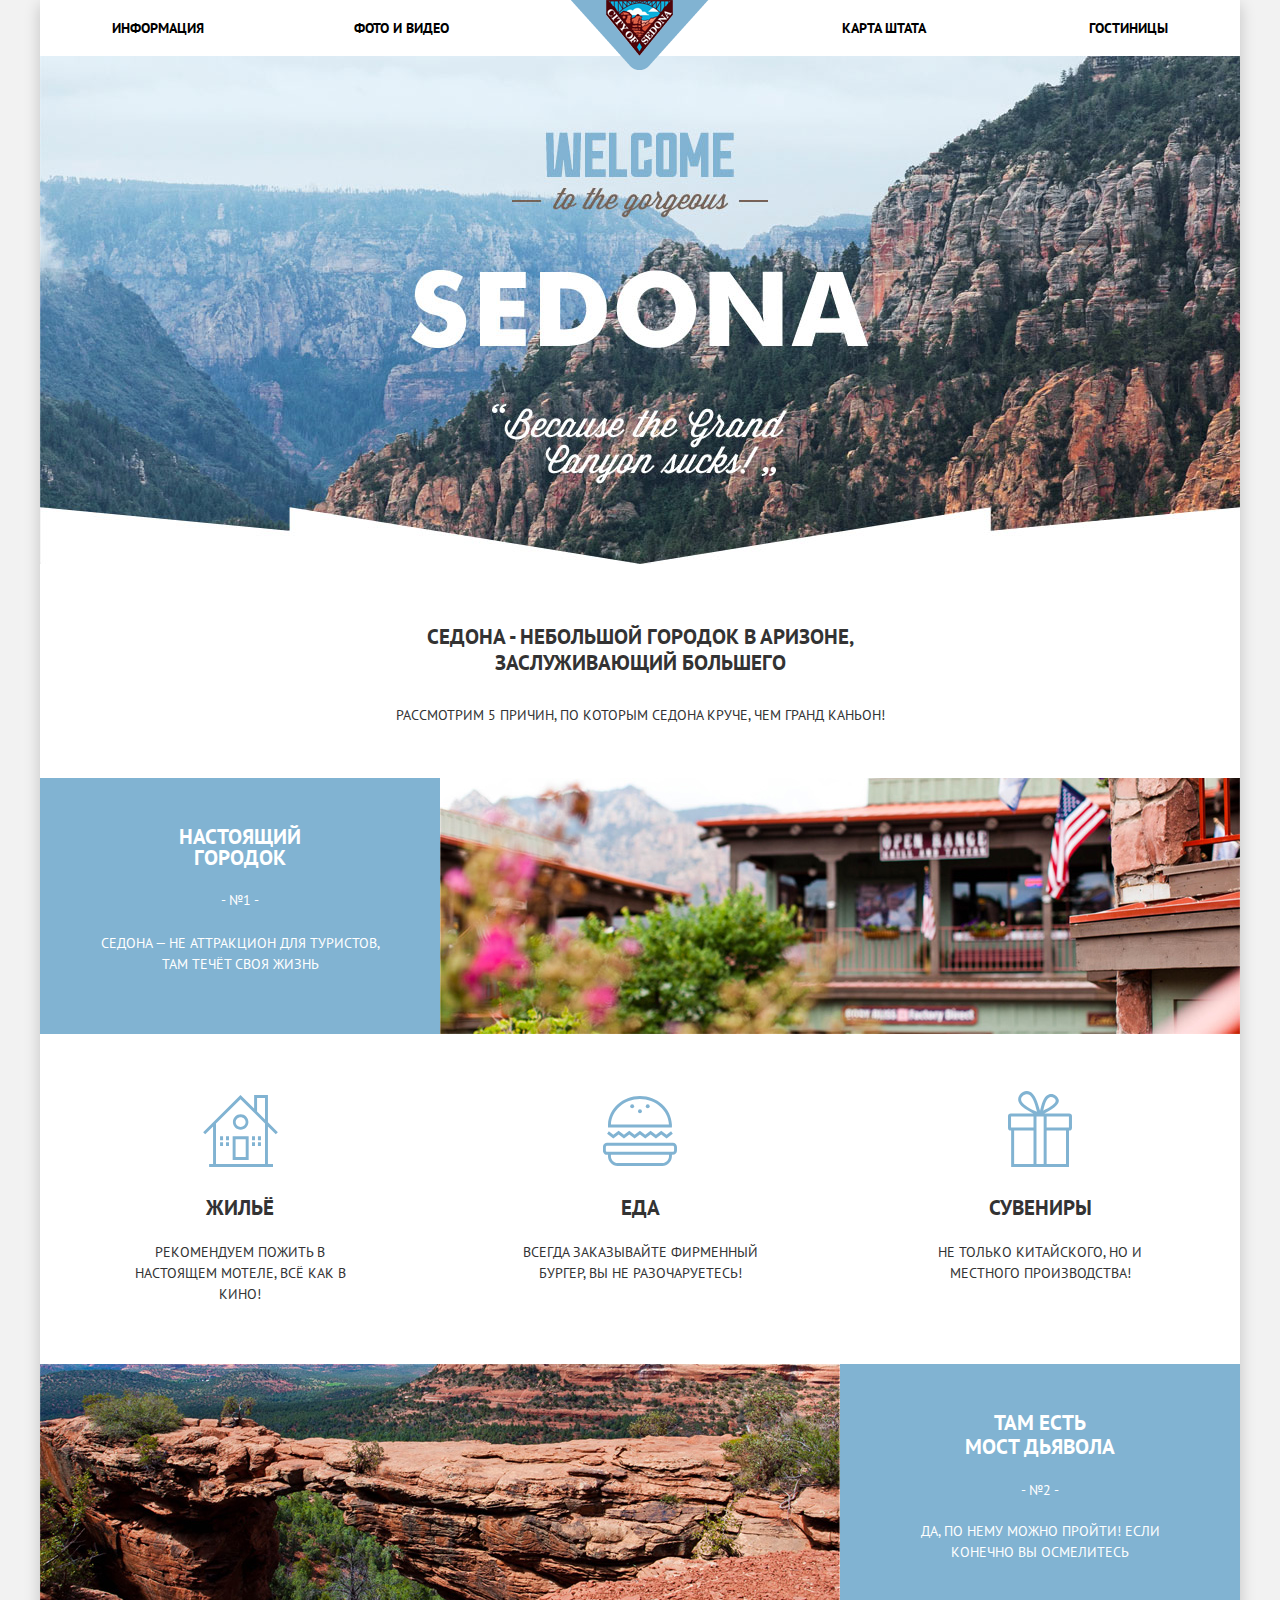
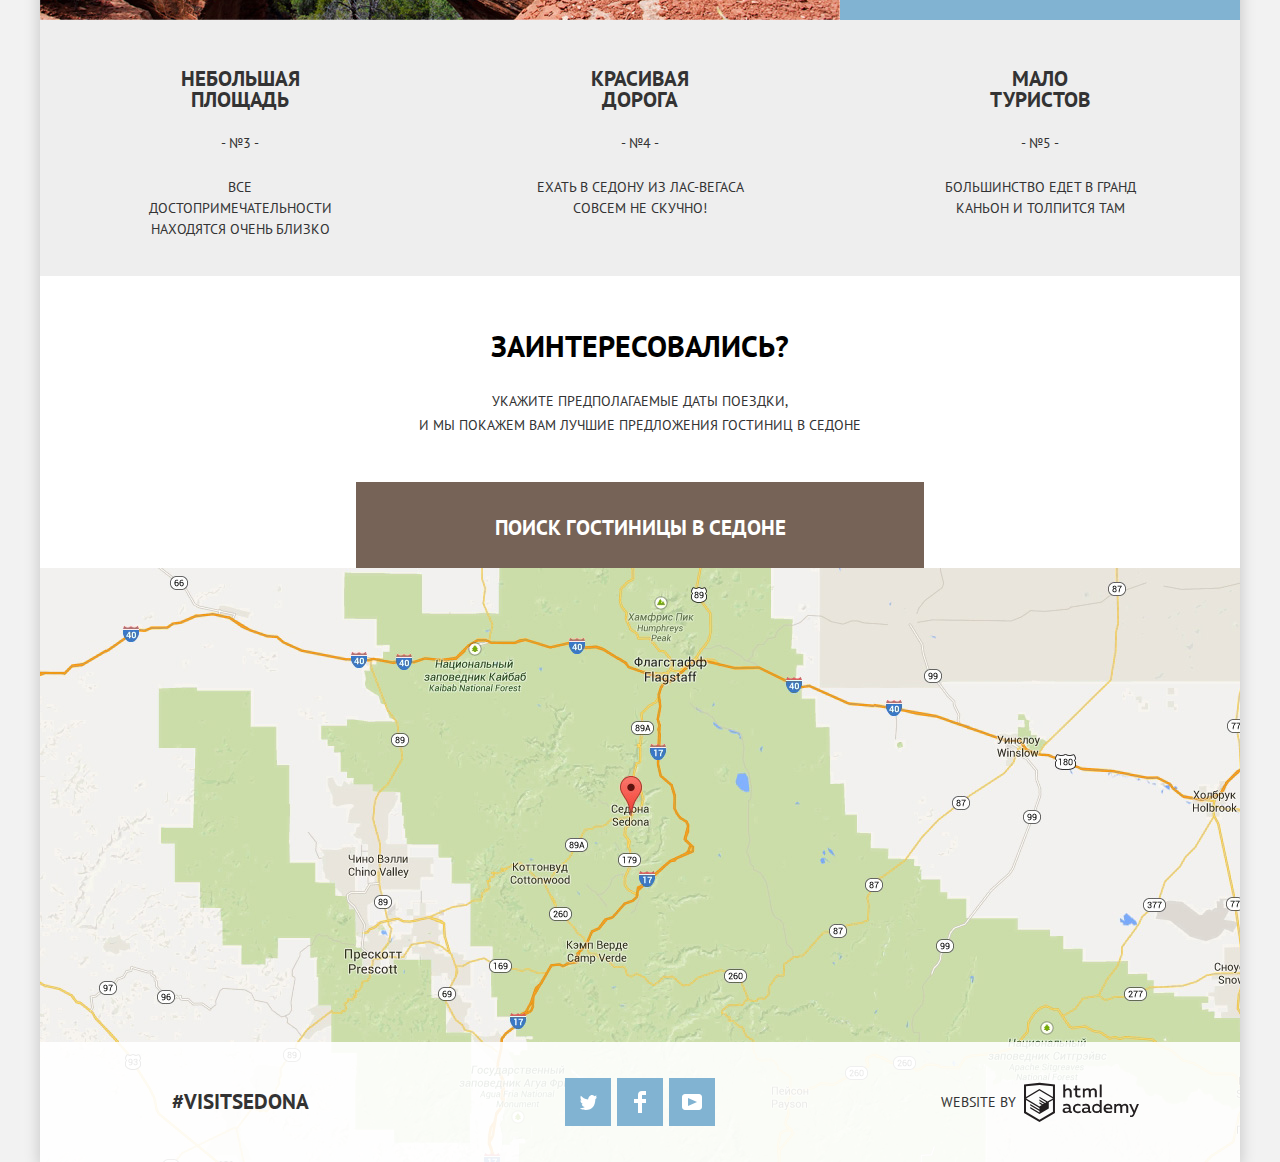
==== commit c8f7d6a7: "Убрал лишние br" ====
--- a/index.html
+++ b/index.html
@@ -4,7 +4,7 @@
   <meta charset="utf-8">
   <link href="css/normalize.css" rel="stylesheet">
   <link href="https://fonts.googleapis.com/css?family=PT+Sans:400,700&amp;subset=cyrillic" rel="stylesheet">
-  <link href="css/style.css" rel="stylesheet">
+  <link href="css/style.min.css" rel="stylesheet">
   <title>HTML Academy: Седона</title>
   </head>
   <body>
@@ -22,16 +22,16 @@
     <main class="container">
       <img class="intro-image" src="img/sedona-intro-1200.jpg" width="1200" height="508" alt="Интро-заставка с изображением гор">
       <div class="intro">
-        <h1>Седона - небольшой городок в Аризоне,<br>заслуживающий большего</h1>
+        <h1>Седона - небольшой городок в Аризоне, заслуживающий большего</h1>
         <p class="lead">Рассмотрим 5 причин, по которым Седона круче, чем гранд каньон!</p>
       </div>
       <section class="features">
         <h2 class="visually-hidden">Преимущества</h2>
         <div class="feature-item big-block">
           <div class="feature-text-wrapper">
-            <b class="lead">Настоящий<br> городок</b>
+            <b class="lead">Настоящий городок</b>
             <p>- №1 -</p>
-            <p>Седона — не аттракцион для туристов,<br> там течёт своя жизнь</p>
+            <p>Седона — не аттракцион для туристов, там течёт своя жизнь</p>
           </div>
           <img src="img/features-real-city.jpg" width="800" height="256" alt="Фото города">
         </div>
@@ -39,39 +39,39 @@
           <h3 class="visually-hidden">Рекомендации</h3>
           <div class="hint-item house">
             <b class="lead">Жильё</b>
-            <p>Рекомендуем пожить в настоящем<br> мотеле, всё как в кино!</p>
+            <p>Рекомендуем пожить в настоящем мотеле, всё как в кино!</p>
           </div>
           <div class="hint-item food">
             <b class="lead">Еда</b>
-            <p>Всегда заказывайте фирменный бургер,<br> вы не разочаруетесь!</p>
+            <p>Всегда заказывайте фирменный бургер, вы не разочаруетесь!</p>
           </div>
           <div class="hint-item souvenirs">
             <b class="lead">Сувениры</b>
-            <p>Не только китайского, но и местного<br> производства!</p>
+            <p>Не только китайского, но и местного производства!</p>
           </div>
         </div>
-        <div class="feature-item big-block">
+        <div class="feature-item big-block big-block-reverse">
           <div class="feature-text-wrapper">
             <b class="lead">Там есть<br> мост дьявола</b>
             <p>- №2 -</p>
-            <p>Да, по нему можно пройти! Если конечно<br> вы осмелитесь</p>
+            <p>Да, по нему можно пройти! Если конечно вы осмелитесь</p>
           </div>
           <img src="img/devils-bridge.jpg" width="800" height="256" alt="Фото мост дьявола">
         </div>
-        <div class="feature-item small-block">
-          <b class="lead">Небольшая<br> площадь</b>
+        <div class="feature-item small-block square">
+          <b class="lead">Небольшая площадь</b>
           <p>- №3 -</p>
-          <p>Все достопримечательности<br> находятся очень близко</p>
+          <p>Все достопримечательности находятся очень близко</p>
         </div>
-        <div class="feature-item small-block">
-          <b class="lead">Красивая<br> дорога</b>
+        <div class="feature-item small-block road">
+          <b class="lead">Красивая дорога</b>
           <p>- №4 -</p>
-          <p>Ехать в Седону из Лас-Вегаса совсем<br> не скучно!</p>
+          <p>Ехать в Седону из Лас-Вегаса совсем не скучно!</p>
         </div>
-        <div class="feature-item small-block">
-          <b class="lead">Мало<br> туристов</b>
+        <div class="feature-item small-block tourists">
+          <b class="lead">Мало туристов</b>
           <p>- №5 -</p>
-          <p>Большинство едет в гранд каньон<br> и толпится там</p>
+          <p>Большинство едет в гранд каньон и толпится там</p>
         </div>
       </section>
       <section class="search-hotel">
@@ -122,15 +122,15 @@
       <section class="map">
         <h2 class="visually-hidden">Карта</h2>
         <img src="img/map.jpg" width="1200" height="594" alt="Карта окрестностей Седоны">
-        <iframe src="https://www.google.com/maps/embed?pb=!1m18!1m12!1m3!1d52385.18050595894!2d-111.83015790111374!3d34.85437338105984!2m3!1f0!2f0!3f0!3m2!1i1024!2i768!4f13.1!3m3!1m2!1s0x872da132f942b00d%3A0x5548c523fa6c8efd!2z0KHQtdC00L7QvdCwLCDQkNGA0LjQt9C-0L3QsCA4NjMzNiwg0KHQqNCQ!5e0!3m2!1sru!2sru!4v1529915454320" width="100%" height="594" frameborder="0" style="border:0" allowfullscreen></iframe>
+        <iframe src="https://www.google.com/maps/embed?pb=!1m18!1m12!1m3!1d52385.18050595894!2d-111.83015790111374!3d34.85437338105984!2m3!1f0!2f0!3f0!3m2!1i1024!2i768!4f13.1!3m3!1m2!1s0x872da132f942b00d%3A0x5548c523fa6c8efd!2z0KHQtdC00L7QvdCwLCDQkNGA0LjQt9C-0L3QsCA4NjMzNiwg0KHQqNCQ!5e0!3m2!1sru!2sru!4v1529915454320" allowfullscreen></iframe>
       </section>
     </main>
     <footer class="main-footer">
-      <div class="footer-social-hashtag">
+      <div class="footer-block footer-social-hashtag">
         <span>#visitSEDONA</span>
       </div>
-      <div class="footer-social">
-        <ul>
+      <div class="footer-block footer-social">
+        <ul class="social-container">
           <li>
             <a href="#" class="social-btn twitter">
               <span class="visually-hidden">Twitter</span>
@@ -151,7 +151,7 @@
           </li>
         </ul>
       </div>
-      <div class="copyright">
+      <div class="footer-block copyright">
         <p>Website by</p>
         <a class="copyright-logo" href="https://htmlacademy.ru/intensive/htmlcss">
           <svg xmlns="http://www.w3.org/2000/svg" width="115" height="41" viewBox="0 0 108.08 36.85">
@@ -161,6 +161,6 @@
         </a>
       </div>
     </footer>
-    <script src="js/index.js" charset="utf-8"></script>
+    <script src="js/index.min.js" charset="utf-8"></script>
   </body>
 </html>
--- a/css/style.min.css
+++ b/css/style.min.css
@@ -0,0 +1 @@
+html{box-sizing:border-box;background-color:#f2f2f2}*,*::before,*::after{box-sizing:inherit}body{padding:0;font-family:'PT Sans',Arial,sans-serif;font-size:14px;line-height:21px;text-transform:uppercase;color:#333;background-color:#fff;box-sizing:inherit;width:1200px;margin:0 auto;box-shadow:0 5px 15px 0 rgba(0,1,1,.2)}.visually-hidden{position:absolute;width:1px;height:1px;margin:-1px;border:0;padding:0;white-space:nowrap;clip-path:inset(100%);clip:rect(0 0 0 0);overflow:hidden}img{max-width:100%;height:auto;display:block}.main-header{position:relative}.main-navigation{font-size:14px;line-height:26px;color:#000;background-color:#fff}.site-navigation{list-style:none;padding:0 57px;display:flex;flex-wrap:wrap;flex-direction:row;justify-content:space-between;align-items:center;margin:0}.site-navigation li{width:239px;text-align:left;padding:15px}.site-navigation li:nth-child(3),.site-navigation li:nth-child(4){text-align:right}.site-navigation li:nth-child(2){margin-right:120px}.site-navigation a{display:block;color:#000;text-decoration:none;font-weight:700}.site-navigation a:hover{color:#81b3d2}.site-navigation a:active,.site-navigation a:focus{color:rgba(0,0,0,.3)}.site-navigation .active{color:#766357}.main-header-logo{position:absolute;top:0;left:531px}.container .intro-image{margin-bottom:60px}.intro{text-align:center;margin-bottom:50px}.intro h1,.intro p{margin:0;padding:0}.intro h1{font-size:21px;line-height:26px;font-weight:700;margin:0 auto 26px auto;max-width:440px}.intro p{line-height:26px}.features{background-color:#fff;display:flex;flex-wrap:wrap}.features .lead{font-size:21px;line-height:21px;font-weight:700}.feature-item.small-block,.hints .hint-item,.feature-item .feature-text-wrapper{width:400px}.feature-item.big-block{display:flex;justify-content:flex-start;flex-wrap:wrap;color:#fff;background-color:#81b3d2;width:1200px}.big-block:first-of-type .lead{display:block;max-width:200px;margin-left:auto;margin-right:auto}.big-block:first-of-type p{margin:22px auto;max-width:280px}.feature-item.small-block{background-color:#eee;min-height:256px;text-align:center;padding-top:48px}.feature-item.small-block{justify-content:center;flex-direction:column}.feature-item.small-block p{margin:23px auto}.small-block .lead{display:block;margin:0 auto;max-width:150px}.small-block.square p{max-width:210px}.small-block.road p{max-width:262px}.small-block.tourists p{max-width:247px}.big-block-reverse .feature-text-wrapper{order:1}.feature-item .feature-text-wrapper{text-align:center;padding-top:48px}.feature-text-wrapper p{margin:20px 0}.big-block-reverse p:last-of-type{margin-left:auto;margin-right:auto;max-width:303px}.hints{background-color:#fff;display:flex;justify-content:flex-start;flex-wrap:wrap}.hint-item{padding-top:163px;text-align:center;min-height:330px}.hint-item p{margin:21px auto 0 auto}.hint-item.house{background:#fff url(../img/hints-house.svg) no-repeat center 61px}.hint-item.food{background:#fff url(../img/hints-food.svg) no-repeat center 62px}.hint-item.souvenirs{background:#fff url(../img/hints-souvenirs.svg) no-repeat center 57px}.hint-item.house p{max-width:252px}.hint-item.food p{max-width:285px}.hint-item.souvenirs p{max-width:273px}.search-hotel{min-height:292px;padding-top:52px;text-align:center;position:relative}.search-hotel p{margin:25px 0;padding:0;line-height:24px}.search-hotel p:last-of-type{margin-bottom:0}.search-hotel .lead{font-size:30px;line-height:36px;color:#000;font-weight:700}.search-hotel-popup-form{position:absolute;width:568px;min-height:395px;bottom:-395px;left:50%;margin-left:-284px;text-align:center;z-index:1;padding:55px;background-color:#fff;box-shadow:0 7px 15px 0 rgba(0,1,1,.15);-webkit-transform:scale(1,0);-ms-transform:scale(1,0);transform:scale(1,0);-webkit-transform-origin:50% 0;-ms-transform-origin:50% 0;transform-origin:50% 0;-webkit-transition:-webkit-transform .2s linear .2s;transition:-webkit-transform .2s linear .2s;-o-transition:transform .2s linear .2s;transition:transform .2s linear .2s;transition:transform .2s linear .2s,-webkit-transform .2s linear .2s}.search-hotel-popup-form.open{-webkit-transform:scale(1,1);-ms-transform:scale(1,1);transform:scale(1,1);-webkit-transform-origin:50% 0;-ms-transform-origin:50% 0;transform-origin:50% 0;-webkit-transition:-webkit-transform .2s linear .2s;transition:-webkit-transform .2s linear .2s;-o-transition:transform .2s linear .2s;transition:transform .2s linear .2s;transition:transform .2s linear .2s,-webkit-transform .2s linear .2s}.popup-form-input-block{display:flex;justify-content:space-between;flex-direction:row;align-items:center;width:100%;margin-bottom:30px;position:relative}.popup-form-input-block:last-of-type{margin-bottom:53px}.popup-form-input-block.persons-num input{width:114px}.search-hotel-popup-form label{font-size:14px;line-height:26px;font-weight:700}.search-hotel .search-hotel-btn{font-size:21px;line-height:26px;font-weight:700;color:#fff;background-color:#766357;display:block;width:568px;height:86px;text-align:center;text-decoration:none;padding-top:33px;padding-bottom:31px;text-transform:uppercase;margin:45px auto 0 auto}.search-hotel .search-hotel-btn:hover{background-color:#604e43}.search-hotel .search-hotel-btn:active,.search-hotel .search-hotel-btn:focus{background-color:#503e33;color:rgba(255,255,255,.3)}.search-hotel-popup-form .search-hotel-input{font-size:14px;line-height:26px;text-align:left;font-weight:700;color:#000;background-color:#f2f2f2;border:0;padding:4px 15px;padding-right:38px;height:38px;width:346px;vertical-align:middle;text-transform:uppercase}.search-hotel-popup-form .calendar{display:block;width:38px;height:38px;padding:8px 9px;position:absolute;right:0;bottom:0;background-color:#f2f2f2;border:0}.calendar path{fill:#a9a9a9}.calendar:hover path{fill:#000}.calendar:active path,.calendar:focus path{fill:#81b3d2}.persons-num-label input[type=number]::-webkit-inner-spin-button,.persons-num-label input[type=number]::-webkit-outer-spin-button{-webkit-appearance:none;margin:0}.persons-num{width:calc(458px /2);position:relative}.persons-num-label{display:flex;align-items:center;justify-content:space-between;position:relative}.persons-num label[for="persons-num-childs"]{padding-left:50px}.popup-form-input-block .minus,.popup-form-input-block .plus{display:block;position:absolute;width:38px;height:38px;border:0;padding:0;margin:0;background-color:#f2f2f2;z-index:2}.popup-form-input-block .minus:hover::before,.popup-form-input-block .plus:hover::before,.popup-form-input-block .plus:hover::after{background-color:#000}.popup-form-input-block .minus:active::before,.popup-form-input-block .minus:focus::before,.popup-form-input-block .plus:active::before,.popup-form-input-block .plus:focus::before,.popup-form-input-block .plus:active::after,.popup-form-input-block .plus:focus::after{background-color:#81b3d2}.popup-form-input-block .minus{left:115px}.popup-form-input-block .plus{right:0;bottom:0}.popup-form-input-block .minus::before,.popup-form-input-block .plus::before{content:"";position:absolute;width:12px;height:3px;top:17px;left:13px;background-color:#a9a9a9}.popup-form-input-block .plus::after{content:"";position:absolute;width:3px;height:12px;top:13px;left:17px;background-color:#a9a9a9}.search-hotel-popup-form .persons-num-input{text-align:center;width:114px;padding-right:12px}.search-hotel-popup-form .search-hotel-input:hover{background-color:#ebebeb}.search-hotel-popup-form .search-hotel-input:active,.search-hotel-popup-form .search-hotel-input:focus{background-color:#fff;border:solid 2px #e5e5e5}.search-hotel-popup-form .submit-btn{font-size:21px;line-height:26px;font-weight:700;color:#fff;background-color:#81b3d2;display:block;width:458px;height:58px;text-align:center;padding:18px 7px;border:0;text-transform:uppercase}.search-hotel-popup-form .submit-btn:hover{background-color:#669ec0}.search-hotel-popup-form .submit-btn:active,.search-hotel-popup-form .submit-btn:focus{background-color:#5496bd;color:rgba(255,255,255,.3)}.search-hotel-form{color:#fff;background:#647d93 url(../img/filter-background.jpg) no-repeat right center;background-size:100%;min-height:217px;padding:0 72px}.search-hotel-form form{display:flex}.search-hotel-form h3{font-size:16px;line-height:21px;font-weight:700;margin:0;margin-bottom:25px}input[type="checkbox"] + .checkbox-indicator{width:27px;height:23px;display:block;background:url(../img/checkbox-off.png) no-repeat;margin-right:13px}input[type="checkbox"]:checked + .checkbox-indicator{background-image:url(../img/checkbox-on.png)}input[type="checkbox"]:disabled + .checkbox-indicator{background-image:url(../img/checkbox-off-3.png)}input[type="checkbox"]:checked:disabled + .checkbox-indicator{background-image:url(../img/checkbox-on-2.png)}.infrastructure,.housing-type{display:flex;flex-direction:column;padding:27px 0;align-items:flex-start}.price{padding:27px 0}.infrastructure{width:254px}.infrastructure label,.housing-type label{display:flex;align-items:center;margin-bottom:22px}.infrastructure label:last-of-type,.housing-type label:last-of-type{margin-bottom:0}.housing-type{width:484px}.price{width:318px}.price h3{margin-bottom:9px;font-weight:700}.range-controls{width:318px;color:#fff;text-transform:uppercase}.price-controls{position:relative;height:34px;margin-bottom:20px;font-size:0;border:2px solid #fff;border-radius:2px;box-sizing:content-box}.price-controls::after{content:"";position:absolute;top:50%;left:50%;width:2px;height:22px;background:#fff;transform:translate(-50%,-50%)}.price-controls label{display:inline-block;font-size:14px;line-height:38px;vertical-align:top;cursor:pointer}.price-controls .min-price{width:90px;padding-left:65px}.price-controls .max-price{width:90px;padding-left:57px}.price-controls input{width:50px;margin:0;padding:0;color:inherit;font-size:14px;line-height:21px;background:none;border:none}.range-controls{position:relative;margin-bottom:31px}.range-controls .scale{height:2px;background:rgba(255,255,255,.3)}.range-controls .bar{width:80%;height:2px;background:#fff}.range-toggle{position:absolute;top:-9px;width:20px;height:20px;background:#ababab;border:8px solid #fff;border-radius:50%;box-shadow:0 2px 1px 0 rgba(0,1,1,.2);cursor:pointer}.range-toggle-min{left:0}.range-toggle-max{left:80%}.range-toggle:hover{background:#1c4f80}.search-hotel-form .submit-btn{display:block;margin:0 auto 0 86px;padding:6px 35px;cursor:pointer;background-color:transparent;color:#fff;border:2px solid #fff;border-radius:2px;font-size:14px;line-height:21px;text-transform:uppercase;width:137px}.search-hotel-form .submit-btn:hover{background-color:#fff;color:#000}.search-results-sort{min-height:87px;display:flex;flex-wrap:wrap;justify-content:flex-start;align-items:center;padding:0 72px;font-size:12px;line-height:18px;border-bottom:1px solid #e5e5e5}.search-results-sort::after{content:'';width:0;min-height:inherit;font-size:0;display:block}.sort-list-direction,.sort-list{list-style:none;padding:0;margin:0}.search-results-sort .results-count{font-size:21px;line-height:26px;font-weight:700;margin:0;margin-right:49px}.search-results-sort p{margin:0}.sort-list{margin-right:auto;display:flex;flex-wrap:wrap;align-items:center;flex-direction:row;justify-content:space-between;width:238px;margin-left:39px}.sort-list .button-sort{color:rgba(0,0,0,.3);border-bottom:1px dotted #81b3d2;text-decoration:none}.sort-list .button-sort:hover{color:#81b3d2}.sort-list .button-sort:active,.sort-list .button-sort:focus{color:#000;border:0}.button-sort.active{color:#81b3d2;border:0}.sort-list-direction{display:flex;width:32px;justify-content:space-between}.button-sort-direction{display:block}.button-sort-direction path{fill:#cacaca}.button-sort-direction:hover path{fill:#231f20}.button-sort-direction:active path,.button-sort-direction:focus path{fill:#81b3d2}.button-sort-direction.active path{fill:#81b3d2}.hotel-name{font-size:21px;line-height:26px}.hotel-name a{text-decoration:none;color:#000}.hotel-name a:hover{color:#81b3d2}.hotel-name a:active,.hotel-name a:focus{color:rgba(0,0,0,.3)}.search-results-hotel{border-bottom:1px solid #e5e5e5;padding-bottom:30px;padding-top:26px;display:flex;flex-wrap:wrap;flex-direction:row;justify-content:space-between}.description-block{width:800px;padding:0;padding-left:72px}.description-block img{margin-right:30px;margin-top:3px;float:left}.description-block h3,.description-block p{padding:0;margin:0}.description-block h3{margin-bottom:5px}.description-block p{margin-bottom:14px}.description-block .about-and-booking{display:flex;flex-wrap:wrap;width:258px}.about-and-booking .hotel-type{width:110px;margin-right:6px}.rating-block{width:400px;padding:0;padding-right:72px;display:flex;flex-direction:column;justify-content:space-between;align-items:flex-end}.rating-block p{margin:0;padding:0;width:110px;height:27px;background-color:#f2f2f2;color:#666;padding:4px;text-align:center}.hotel-rating{list-style:none;padding:0;margin:0;display:flex;justify-content:flex-end}.hotel-rating .star{color:#81b3d2;margin-left:5.5px;margin-top:1px;width:18px;height:17px;background:url(../img/star.svg) no-repeat}.search-results-hotel .button{height:27px;text-align:center;padding:4px 0;font-weight:700;color:#fff;text-decoration:none;display:block}.search-results-hotel .button-hotel-description{background-color:#81b3d2;width:110px;margin-right:6px}.search-results-hotel .button-hotel-description:hover{background-color:#669ec0}.search-results-hotel .button-hotel-description:active,.search-results-hotel .button-hotel-description:focus{background-color:#5496bd;color:rgba(255,255,255,.3)}.search-results-hotel .button-hotel-book{background-color:#766357;width:142px}.search-results-hotel .button-hotel-book:hover{background-color:#604e43}.search-results-hotel .button-hotel-book:active,.search-results-hotel .button-hotel-book:focus{background-color:#503e33;color:rgba(255,255,255,.3)}.map{position:relative}.map iframe{position:absolute;top:0;left:0;width:1200px;height:594px;border:0}.main-footer{background-color:rgba(255,255,255,.9);display:flex;justify-content:space-around;align-items:center;position:absolute;left:50%;margin-left:-600px;width:1200px;min-height:120px;margin-top:-120px;z-index:1}.main-footer::after{content:'';width:0;min-height:inherit;font-size:0;display:block}.inner-page .main-footer{position:static;margin:0 auto}.main-footer .footer-block{width:400px;text-align:center}.footer-social-hashtag{font-size:21px;line-height:26px;font-weight:700}.footer-social .social-container{list-style:none;display:flex;justify-content:space-between;align-items:center;flex-wrap:wrap;width:150px;padding:0;margin:0 auto}.footer-social .social-btn{display:flex;width:46px;height:48px;justify-content:center;align-items:center;background-color:#81b3d2}.footer-social .social-btn:hover{background-color:#669ec0}.footer-social .social-btn:focus,.footer-social .social-btn:active{background-color:#5496bd}.social-btn:focus path,.social-btn:active path{fill:rgba(255,255,255,.3)}.copyright{display:flex;justify-content:center;align-items:center}.copyright-logo{margin-left:8px;margin-top:6px}.copyright-logo:hover path{fill:#81b3d2}.copyright-logo:focus path,.copyright-logo:active path{fill:#bdbbbc}
